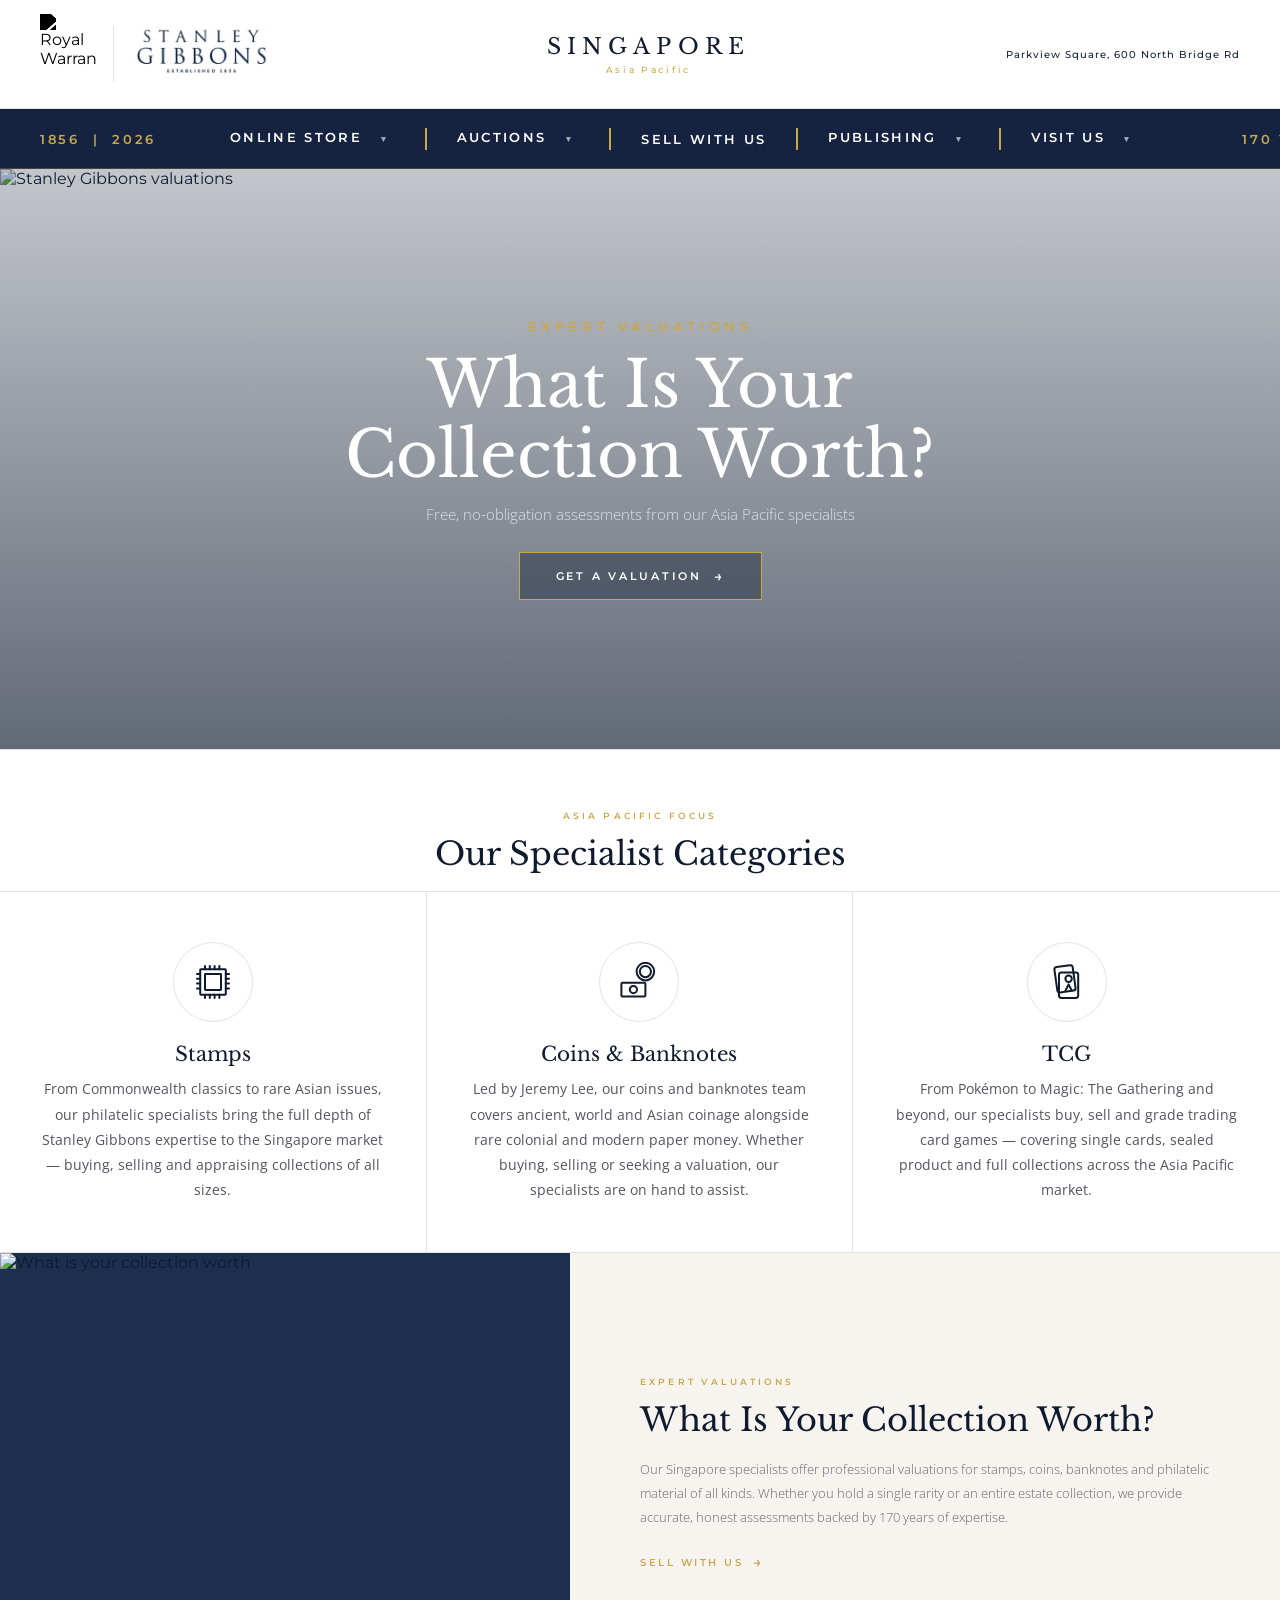
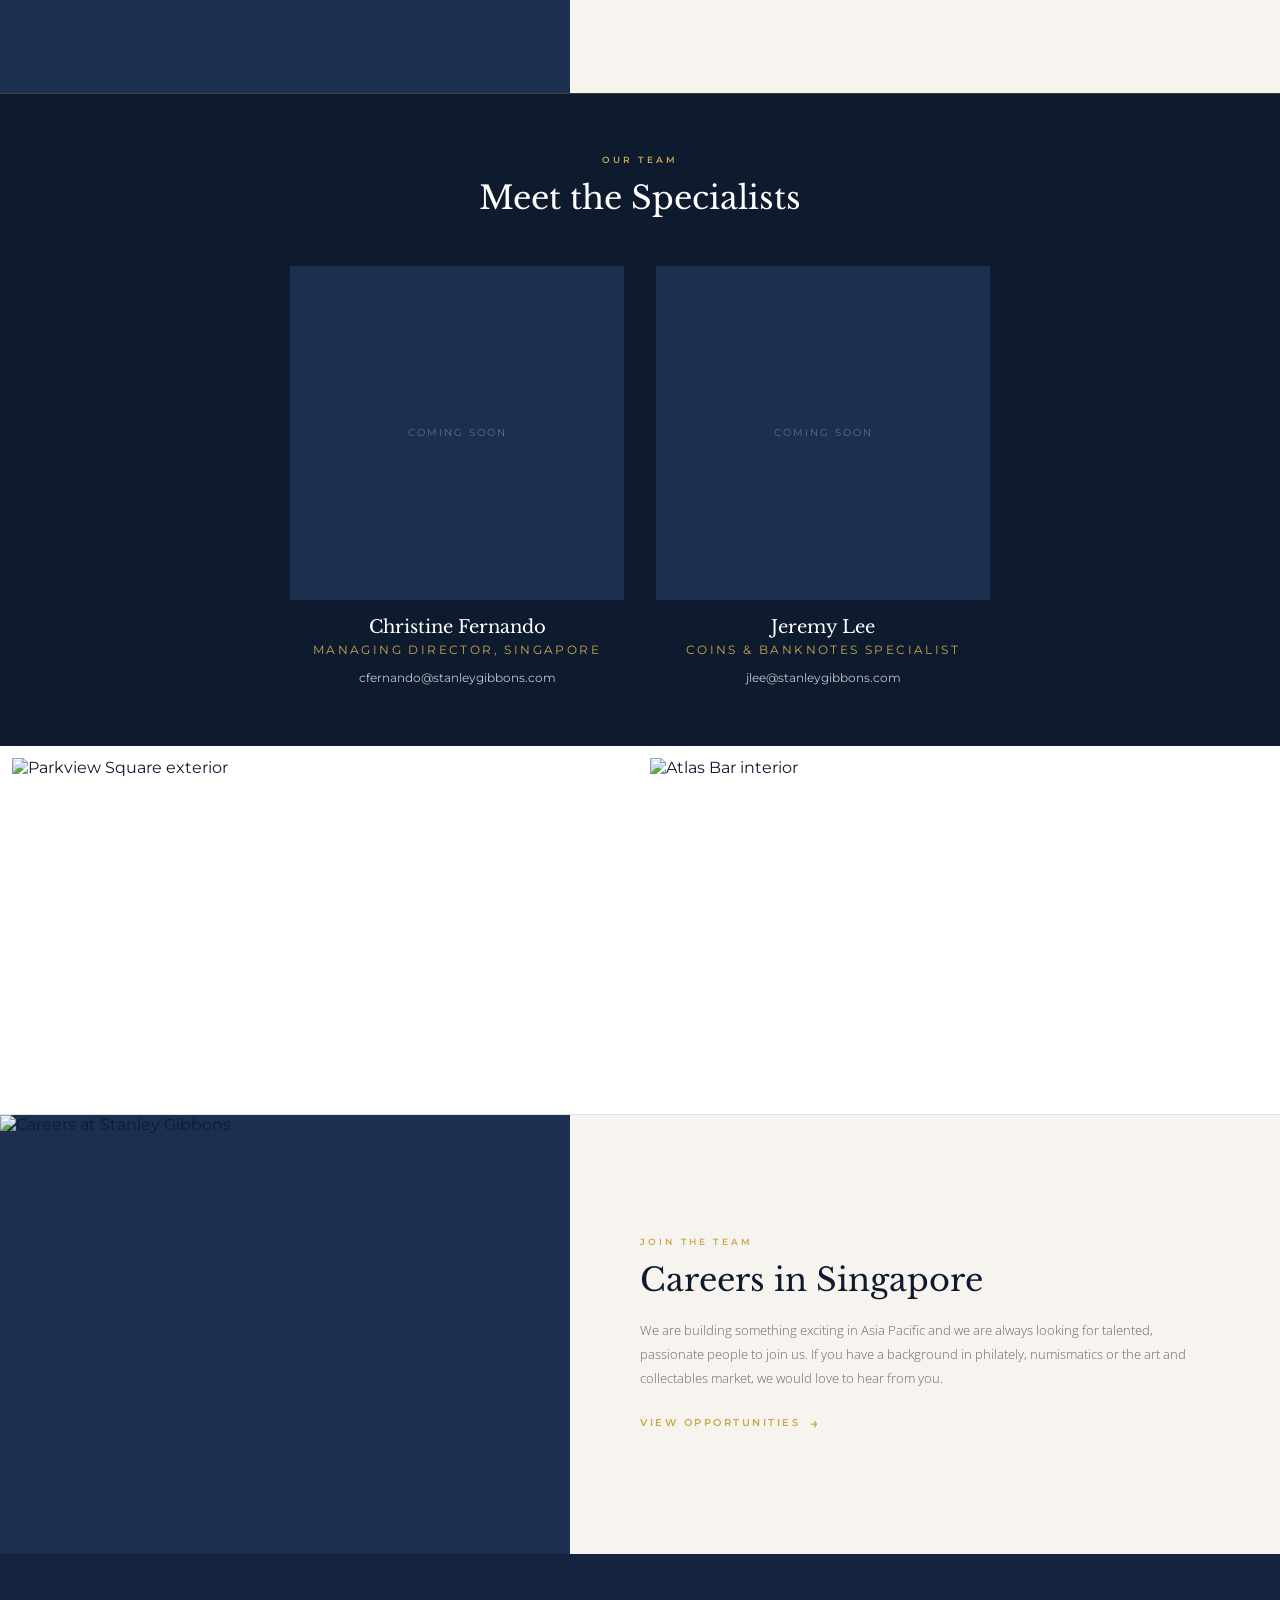
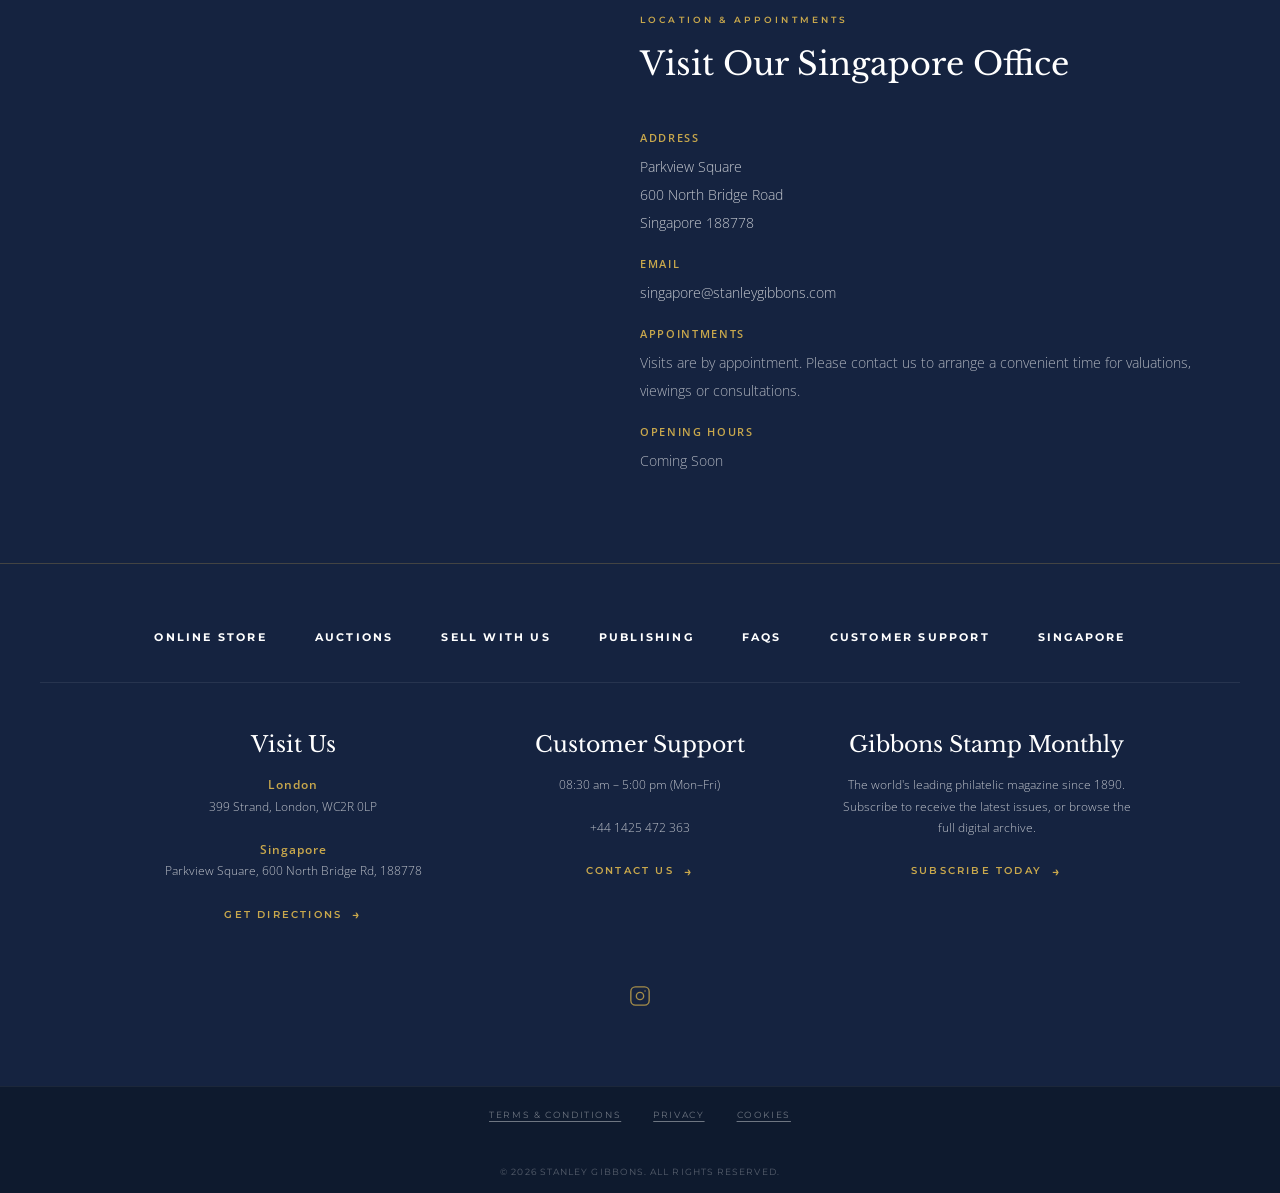
==== singapore.html @ 3f367bed "Update singapore.html" ====
<!DOCTYPE html>
<html lang="en">
<head>
<meta charset="UTF-8">
<meta name="viewport" content="width=device-width, initial-scale=1.0">
<title>Singapore — Stanley Gibbons Asia Pacific</title>
<meta name="description" content="Stanley Gibbons opens a new Asia Pacific office in Singapore at Parkview Square — stamps, coins and banknotes, backed by 170 years of philatelic expertise.">
<link rel="canonical" href="https://www.stanleygibbons.com/singapore.html"><!-- TODO: update to the final production domain before launch -->

<!-- Open Graph / social sharing -->
<meta property="og:title" content="Singapore — Stanley Gibbons Asia Pacific">
<meta property="og:description" content="Stanley Gibbons' new Asia Pacific office at Parkview Square, Singapore — stamps, coins and banknotes.">
<meta property="og:type" content="website">
<meta property="og:image" content="https://nriwancqvsrufldjvbnw.supabase.co/storage/v1/object/public/images/multi_.png">
<meta name="twitter:card" content="summary_large_image">

<link rel="icon" href="data:image/svg+xml,%3Csvg xmlns='http://www.w3.org/2000/svg' viewBox='0 0 100 100'%3E%3Crect width='100' height='100' fill='%230e1a2e'/%3E%3Ctext x='50' y='68' font-family='Georgia,serif' font-size='50' fill='%23c9a84c' text-anchor='middle'%3ESG%3C/text%3E%3C/svg%3E">

<link rel="preconnect" href="https://fonts.googleapis.com">
<link rel="preconnect" href="https://fonts.gstatic.com" crossorigin>
<link rel="preconnect" href="https://nriwancqvsrufldjvbnw.supabase.co">

<!-- LCP image (hero): hinted as high-priority and discoverable immediately -->
<link rel="preload" as="image" fetchpriority="high" href="/_vercel/image?url=https%3A%2F%2Fnriwancqvsrufldjvbnw.supabase.co%2Fstorage%2Fv1%2Fobject%2Fpublic%2Fimages%2Fmulti_.png&w=1920&q=75">

<!-- Google Fonts loaded non-render-blocking: preload + swap-in, with a <noscript> fallback -->
<link rel="preload" as="style" href="https://fonts.googleapis.com/css2?family=Montserrat:wght@400;600&family=Libre+Baskerville:ital,wght@0,400;0,700;1,400&family=Open+Sans:wght@300;400;600&display=swap">
<link rel="stylesheet" href="https://fonts.googleapis.com/css2?family=Montserrat:wght@400;600&family=Libre+Baskerville:ital,wght@0,400;0,700;1,400&family=Open+Sans:wght@300;400;600&display=swap" media="print" onload="this.media='all'; this.onload=null;">
<noscript><link rel="stylesheet" href="https://fonts.googleapis.com/css2?family=Montserrat:wght@400;600&family=Libre+Baskerville:ital,wght@0,400;0,700;1,400&family=Open+Sans:wght@300;400;600&display=swap"></noscript>

<style>
/* ============================================================
   STANLEY GIBBONS — SHARED STYLESHEET
   Used by index.html and singapore.html.
   Contains: reset, design tokens, header, nav (incl. mobile
   hamburger + accordion dropdowns), footer, guarantee band,
   and shared accessibility / responsive helpers.
   Page-specific sections (carousel, panels, editorial, hero,
   split, team, address, etc.) live in each page's own <style>.
   ============================================================ */

:root {
  --navy: #0e1a2e;
  --navy-mid: #152340;
  --navy-light: #1d2f4f;
  --gold: #c9a84c;
  --white: #ffffff;
  --off-white: #f0eeeb;
  --eggshell: #f7f4f0;
  --text-muted: rgba(255,255,255,0.55);
  --border-dark: rgba(26,26,46,0.12);
  --border-gold: rgba(201,168,76,0.25);
}

*, *::before, *::after { box-sizing: border-box; margin: 0; padding: 0; }
html { scroll-behavior: smooth; }
html, body { height: auto; }
body { font-family: 'Montserrat', sans-serif; background: var(--navy); color: var(--white); }

img { max-width: 100%; }

/* ── ACCESSIBILITY HELPERS ── */
.visually-hidden {
  position: absolute;
  width: 1px; height: 1px;
  padding: 0; margin: -1px;
  overflow: hidden;
  clip: rect(0,0,0,0);
  white-space: nowrap;
  border: 0;
}
.skip-link {
  position: absolute;
  top: -48px;
  left: 12px;
  z-index: 1000;
  background: var(--gold);
  color: var(--navy);
  font-weight: 700;
  font-size: 13px;
  letter-spacing: 0.05em;
  padding: 10px 18px;
  text-decoration: none;
  transition: top 0.2s ease;
}
.skip-link:focus { top: 12px; }

/* ── HEADER TOP (shared layout; page-specific center content styled per-page) ── */
.header-top {
  background: var(--white);
  display: flex;
  align-items: center;
  justify-content: space-between;
  padding: 14px 40px;
  border-bottom: 1px solid var(--border-dark);
  gap: 20px;
}
.header-top-left {
  display: flex;
  align-items: center;
  gap: 16px;
  flex-shrink: 0;
  min-width: 180px;
}
.header-top-left a { display: flex; align-items: center; gap: 16px; text-decoration: none; }
.header-top-left .warrant {
  height: 80px;
  width: auto;
  filter: brightness(0) saturate(100%);
}
.header-top-left .sg-logo {
  height: 56px;
  width: auto;
  border-left: 1px solid var(--border-dark);
  padding-left: 20px;
  mix-blend-mode: multiply;
}
.header-top-center { flex: 1; text-align: center; }
.header-top-right {
  font-size: 10px;
  letter-spacing: 0.1em;
  color: var(--navy-mid);
  font-weight: 500;
  flex-shrink: 0;
  text-align: right;
  min-width: 180px;
}

/* ── NAV STRIP ── */
.nav-strip {
  background: var(--navy-mid);
  border-bottom: 1px solid var(--border-gold);
  position: sticky;
  top: 0;
  z-index: 200;
}
.nav-inner {
  display: flex;
  align-items: center;
  justify-content: space-between;
  padding: 0 40px;
}
.nav-side {
  font-family: 'Montserrat', sans-serif;
  font-size: 13px;
  font-weight: 600;
  letter-spacing: 0.2em;
  color: var(--gold);
  padding: 14px 0;
  white-space: nowrap;
  flex-shrink: 0;
  width: 160px;
}
.nav-side:last-child { text-align: right; }

/* Hamburger toggle (hidden on desktop) */
.nav-toggle {
  display: none;
  flex-direction: column;
  justify-content: center;
  align-items: center;
  gap: 5px;
  width: 44px;
  height: 44px;
  background: transparent;
  border: 1px solid var(--border-gold);
  cursor: pointer;
  flex-shrink: 0;
}
.nav-toggle-bar { width: 20px; height: 2px; background: var(--gold); display: block; transition: transform 0.2s ease, opacity 0.2s ease; }
.nav-strip.nav-open .nav-toggle-bar:nth-child(1) { transform: translateY(7px) rotate(45deg); }
.nav-strip.nav-open .nav-toggle-bar:nth-child(2) { opacity: 0; }
.nav-strip.nav-open .nav-toggle-bar:nth-child(3) { transform: translateY(-7px) rotate(-45deg); }

.nav-menu {
  display: flex;
  align-items: center;
  list-style: none;
  gap: 0;
  flex: 1;
  justify-content: center;
}
.nav-item {
  position: relative;
  display: flex;
  align-items: center;
}
.nav-item + .nav-item::before {
  content: '';
  width: 2px;
  height: 22px;
  background: var(--gold);
  opacity: 1;
  flex-shrink: 0;
}
.nav-item > a {
  display: block;
  padding: 18px 30px;
  font-size: 13px;
  letter-spacing: 0.18em;
  font-weight: 600;
  color: var(--white);
  text-decoration: none;
  text-transform: uppercase;
  transition: color 0.2s ease;
  white-space: nowrap;
  text-align: center;
}
.nav-item > a:hover,
.nav-item:hover > a,
.nav-item > a:focus-visible { color: var(--gold); }
.nav-item > a .nav-arrow {
  font-size: 9px;
  margin-left: 7px;
  opacity: 0.6;
  transition: transform 0.2s ease;
  display: inline-block;
  padding: 6px;
}
.nav-item:hover > a .nav-arrow,
.nav-item.open > a .nav-arrow { transform: rotate(180deg); }

/* Dropdown (desktop: hover; mobile: click accordion — see media query) */
.nav-dropdown {
  position: absolute;
  top: 100%;
  left: 50%;
  transform: translateX(-50%) translateY(6px);
  background: var(--navy);
  border: 1px solid var(--border-gold);
  border-top: 2px solid var(--gold);
  min-width: 220px;
  opacity: 0;
  pointer-events: none;
  transition: opacity 0.2s ease, transform 0.2s ease;
  z-index: 300;
}
@media (min-width: 641px) {
  .nav-item:hover .nav-dropdown,
  .nav-item:focus-within .nav-dropdown {
    opacity: 1;
    pointer-events: all;
    transform: translateX(-50%) translateY(0);
  }
}
.nav-dropdown a {
  display: block;
  padding: 12px 24px;
  font-size: 13px;
  letter-spacing: 0.18em;
  color: var(--white);
  text-decoration: none;
  text-transform: uppercase;
  font-weight: 600;
  border-bottom: 1px solid rgba(201,168,76,0.15);
  transition: color 0.2s, background 0.2s;
  text-align: left;
}
.nav-dropdown a:last-child { border-bottom: none; }
.nav-dropdown a:hover,
.nav-dropdown a:focus-visible { color: var(--gold); background: rgba(255,255,255,0.03); }

/* ── GUARANTEE ── */
.guarantee {
  background: var(--white);
  text-align: center;
  padding: 60px 40px;
  border-top: 1px solid var(--border-dark);
  border-bottom: 1px solid var(--border-dark);
}
.guarantee-crown { height: 90px; width: auto; margin: 0 auto 16px; display: block; }
.guarantee-label { display: block; font-size: 10px; letter-spacing: 0.35em; font-weight: 600; color: rgba(26,26,46,0.4); text-transform: uppercase; margin-bottom: 20px; }
.guarantee-text { font-family: 'Libre Baskerville', serif; font-size: clamp(16px, 1.8vw, 24px); font-weight: 400; color: var(--navy); max-width: 600px; margin: 0 auto; line-height: 1.5; }

/* ── FOOTER ── */
.footer-main {
  background: var(--navy-mid);
  padding: 60px 40px 40px;
  border-top: 1px solid var(--border-gold);
}
.footer-nav {
  display: flex;
  justify-content: center;
  gap: 48px;
  padding-bottom: 32px;
  border-bottom: 1px solid rgba(255,255,255,0.08);
  margin-bottom: 48px;
  flex-wrap: wrap;
}
.footer-nav a {
  font-size: 11px;
  letter-spacing: 0.2em;
  font-weight: 700;
  color: var(--white);
  text-decoration: none;
  text-transform: uppercase;
  transition: color 0.2s;
  padding: 6px 0;
  display: inline-block;
}
.footer-nav a:hover, .footer-nav a:focus-visible { color: var(--gold); }

.footer-cols {
  display: grid;
  grid-template-columns: 1fr 1fr 1fr;
  gap: 40px;
  max-width: 1000px;
  margin: 0 auto 48px;
  text-align: center;
}
.footer-col-title {
  font-family: 'Libre Baskerville', serif;
  font-size: 22px;
  font-weight: 400;
  color: var(--white);
  margin-bottom: 16px;
}
.footer-col-body {
  font-family: 'Open Sans', sans-serif;
  font-size: 12px;
  line-height: 1.8;
  color: rgba(255,255,255,0.72);
  font-weight: 300;
  margin-bottom: 20px;
}
.footer-col-link {
  font-size: 10px;
  letter-spacing: 0.22em;
  font-weight: 600;
  color: var(--gold);
  text-decoration: none;
  text-transform: uppercase;
  display: inline-flex;
  align-items: center;
  gap: 10px;
  transition: gap 0.2s;
  padding: 4px 0;
}
.footer-col-link::after { content: '→'; font-size: 13px; }
.footer-col-link:hover, .footer-col-link:focus-visible { gap: 14px; }
.footer-col-link + .footer-col-link { display: block; margin-top: 10px; }

.footer-social { display: flex; justify-content: center; gap: 24px; margin-bottom: 28px; }
.footer-social a {
  color: var(--gold);
  text-decoration: none;
  font-size: 18px;
  opacity: 0.8;
  transition: opacity 0.2s;
  display: inline-flex;
  width: 44px; height: 44px;
  align-items: center;
  justify-content: center;
}
.footer-social a:hover, .footer-social a:focus-visible { opacity: 1; }

.footer-bottom {
  background: var(--navy);
  padding: 16px 40px;
  display: flex;
  align-items: center;
  justify-content: center;
  gap: 32px;
  flex-wrap: wrap;
  border-top: 1px solid rgba(255,255,255,0.06);
}
.footer-bottom a {
  font-size: 9px;
  letter-spacing: 0.18em;
  color: rgba(255,255,255,0.4);
  text-decoration: underline;
  text-underline-offset: 3px;
  text-transform: uppercase;
  transition: color 0.2s;
  padding: 6px 0;
}
.footer-bottom a:hover, .footer-bottom a:focus-visible { color: var(--white); }
.footer-bottom .copyright {
  font-size: 9px;
  letter-spacing: 0.12em;
  color: rgba(255,255,255,0.3);
  text-transform: uppercase;
  width: 100%;
  text-align: center;
  margin-top: 8px;
}

/* ── SHARED RESPONSIVE ── */
@media (max-width: 900px) {
  .header-top { padding: 12px 20px; flex-wrap: wrap; }
  .header-top-left .warrant { height: 60px; }
  .header-top-left .sg-logo { height: 44px; }
  .header-top-right { display: none; }
  .nav-inner { padding: 0 16px; }
  .footer-cols { grid-template-columns: 1fr; gap: 32px; }
  .footer-nav { gap: 20px; }
}

@media (max-width: 640px) {
  /* Hamburger appears, inline menu bar disappears */
  .nav-toggle { display: flex; }
  .nav-inner { flex-wrap: wrap; padding: 8px 16px; position: relative; }
  .nav-side:first-child { order: 1; }
  .nav-toggle { order: 2; margin-left: auto; }
  .nav-side:last-child { display: none; }

  .nav-menu {
    order: 3;
    flex-basis: 100%;
    flex-direction: column;
    align-items: stretch;
    max-height: 0;
    overflow: hidden;
    transition: max-height 0.25s ease;
  }
  .nav-strip.nav-open .nav-menu { max-height: 1000px; }
  .nav-item { flex-direction: column; align-items: stretch; width: 100%; }
  .nav-item + .nav-item::before { display: none; }
  .nav-item > a {
    display: flex;
    align-items: center;
    justify-content: space-between;
    padding: 14px 12px;
    font-size: 12px;
    border-top: 1px solid rgba(255,255,255,0.08);
    min-height: 44px;
  }
  .nav-dropdown {
    position: static;
    transform: none;
    opacity: 1;
    pointer-events: all;
    min-width: 0;
    border: none;
    background: rgba(0,0,0,0.18);
    max-height: 0;
    overflow: hidden;
    transition: max-height 0.2s ease;
  }
  .nav-item.open .nav-dropdown { max-height: 400px; }
  .nav-dropdown a { padding: 12px 28px; min-height: 44px; display: flex; align-items: center; }
}

@media (max-width: 540px) {
  .header-top { padding: 10px 14px; }
  .header-top-left .warrant { height: 44px; }
  .header-top-left .sg-logo { height: 32px; padding-left: 12px; }
  .footer-main { padding: 40px 20px 30px; }
  .footer-bottom { padding: 14px 20px; }
}

@media (prefers-reduced-motion: reduce) {
  html { scroll-behavior: auto; }
  * { animation-duration: 0.01ms !important; transition-duration: 0.01ms !important; }
}

</style>
<style>
  /* ── PAGE-SPECIFIC: HEADER WORDMARK ── */
  .header-top-center .wordmark { font-family: 'Libre Baskerville', serif; font-size: clamp(16px, 1.8vw, 22px); font-weight: 400; color: var(--navy); letter-spacing: 0.28em; text-transform: uppercase; display: block; }
  .header-top-center .tagline { font-size: 9px; letter-spacing: 0.3em; color: var(--gold); font-weight: 500; margin-top: 4px; display: block; }

  body { background: var(--white); color: var(--navy); }

  /* ── HERO ── */
  .hero { position: relative; display: flex; height: 580px; }
  .hero-single .hero-img { flex: 1; }
  .hero-img { flex: 1; overflow: hidden; }
  .hero-img img { width: 100%; height: 100%; object-fit: cover; object-position: center; display: block; }
  .hero-frame-left  { border: 8px solid var(--white); border-right: 4px solid var(--white); }
  .hero-frame-right { border: 8px solid var(--white); border-left: 4px solid var(--white); }
  .hero-overlay {
    position: absolute;
    inset: 0;
    background: linear-gradient(to bottom, rgba(14,26,46,0.25), rgba(14,26,46,0.65));
    display: flex;
    flex-direction: column;
    align-items: center;
    justify-content: center;
    text-align: center;
    padding: 40px;
    z-index: 10;
  }
  .hero-label { font-size: 13px; letter-spacing: 0.35em; color: var(--gold); font-weight: 600; text-transform: uppercase; margin-bottom: 16px; }
  .hero-title { font-family: 'Libre Baskerville', serif; font-size: clamp(36px, 5vw, 64px); font-weight: 400; color: var(--white); line-height: 1.1; margin-bottom: 14px; }
  .hero-sub { font-family: 'Open Sans', sans-serif; font-size: 15px; font-weight: 300; color: rgba(255,255,255,0.75); margin-bottom: 28px; max-width: 480px; }
  .hero-cta {
    display: inline-flex;
    align-items: center;
    gap: 12px;
    padding: 14px 36px;
    border: 1px solid var(--gold);
    color: var(--white);
    font-size: 11px;
    letter-spacing: 0.25em;
    font-weight: 600;
    text-transform: uppercase;
    text-decoration: none;
    background: rgba(14,26,46,0.4);
    transition: background 0.3s ease, color 0.3s ease;
  }
  .hero-cta::after { content: '→'; font-size: 14px; }
  .hero-cta:hover, .hero-cta:focus-visible { background: var(--gold); color: var(--navy); }

  /* ── OFFICE GALLERY ── */
  .office-gallery { display: flex; gap: 4px; background: var(--white); padding: 4px; }
  .office-gallery-img { flex: 1; height: 360px; overflow: hidden; border: 8px solid var(--white); box-sizing: border-box; }
  .office-gallery-img img { width: 100%; height: 100%; object-fit: cover; display: block; }

  /* ── SECTION SHARED (this page) ── */
  .section-label { font-size: 9px; letter-spacing: 0.35em; font-weight: 600; color: var(--gold); text-transform: uppercase; margin-bottom: 14px; display: block; }
  .section-title { font-family: 'Libre Baskerville', serif; font-size: clamp(22px, 2.5vw, 36px); font-weight: 400; color: var(--navy); margin-bottom: 18px; line-height: 1.2; }
  .section-body { font-family: 'Open Sans', sans-serif; font-size: 13px; line-height: 1.85; color: rgba(26,26,46,0.65); font-weight: 300; margin-bottom: 24px; }
  .section-link { font-size: 10px; letter-spacing: 0.25em; font-weight: 600; color: var(--gold); text-decoration: none; text-transform: uppercase; display: inline-flex; align-items: center; gap: 10px; transition: gap 0.2s; }
  .section-link::after { content: '→'; font-size: 14px; }
  .section-link:hover { gap: 16px; }

  /* ── SPLIT ── */
  .split { display: flex; min-height: 440px; }
  .split.reverse { flex-direction: row-reverse; }
  .split-img { flex: 1; background: var(--navy-light); display: flex; align-items: center; justify-content: center; overflow: hidden; }
  .split-img-placeholder { font-size: 11px; letter-spacing: 0.3em; color: rgba(255,255,255,0.3); text-transform: uppercase; text-align: center; }
  .split-img-placeholder span { display: block; font-size: 32px; margin-bottom: 12px; opacity: 0.2; }
  .split-img img { width: 100%; height: 100%; object-fit: cover; display: block; }
  .split-text { flex: 1; background: var(--eggshell); display: flex; flex-direction: column; justify-content: center; padding: 60px 70px; }

  /* ── CENTRED TEXT SECTION ── */
  .centred-section { padding: 80px 40px; text-align: center; max-width: 860px; margin: 0 auto; }

  /* ── THREE COLS ── */
  .three-cols { display: grid; grid-template-columns: 1fr 1fr 1fr; border-top: 1px solid var(--border-dark); }
  .col-item { padding: 50px 40px; text-align: center; border-right: 1px solid var(--border-dark); border-bottom: 1px solid var(--border-dark); }
  .col-item:last-child { border-right: none; }
  .col-icon { display: flex; align-items: center; justify-content: center; margin: 0 auto 20px; width: 80px; height: 80px; border: 1.5px solid var(--border-dark); border-radius: 50%; }
  .col-title { font-family: 'Libre Baskerville', serif; font-size: 20px; font-weight: 400; color: var(--navy); margin-bottom: 10px; }
  .col-body { font-family: 'Open Sans', sans-serif; font-size: 14px; line-height: 1.8; color: rgba(26,26,46,0.75); font-weight: 400; }

  /* ── NAVY BAND ── */
  .navy-band { background: var(--navy-mid); padding: 70px 80px; }
  .navy-band .section-title { color: var(--white); }
  .navy-band .section-body { color: rgba(255,255,255,0.6); }

  /* ── TEAM GRID ── */
  .team-grid { display: grid; grid-template-columns: repeat(3, 1fr); gap: 32px; padding: 70px 80px; background: var(--white); border-top: 1px solid var(--border-dark); }
  .team-card { text-align: center; }
  .team-photo { width: 100%; aspect-ratio: 1; background: var(--navy-light); margin-bottom: 16px; display: flex; align-items: center; justify-content: center; overflow: hidden; }
  .team-photo-placeholder { font-size: 10px; letter-spacing: 0.2em; color: rgba(255,255,255,0.3); text-transform: uppercase; }
  .team-name { font-family: 'Libre Baskerville', serif; font-size: 18px; color: var(--navy); margin-bottom: 4px; }
  .team-role { font-size: 12px; letter-spacing: 0.2em; color: var(--gold); text-transform: uppercase; margin-bottom: 10px; }
  .team-email { font-size: 12px; color: rgba(255,255,255,0.75); text-decoration: none; }

  /* ── ADDRESS BLOCK ── */
  .address-block { background: var(--navy-mid); display: flex; align-items: stretch; }
  .address-map { flex: 1; min-height: 400px; overflow: hidden; }
  .address-map iframe { width: 100%; height: 100%; border: 0; display: block; min-height: 400px; }
  .address-text { flex: 1; padding: 60px 70px; display: flex; flex-direction: column; justify-content: center; }
  .address-label { font-size: 9px; letter-spacing: 0.35em; font-weight: 600; color: var(--gold); text-transform: uppercase; margin-bottom: 20px; }
  .address-title { font-family: 'Libre Baskerville', serif; font-size: 32px; font-weight: 400; color: var(--white); margin-bottom: 28px; line-height: 1.2; }
  .address-detail { font-family: 'Open Sans', sans-serif; font-size: 14px; line-height: 2; color: rgba(255,255,255,0.65); font-weight: 300; margin-bottom: 28px; }
  .address-detail strong { color: var(--gold); font-weight: 600; display: block; font-size: 11px; letter-spacing: 0.15em; text-transform: uppercase; margin-top: 16px; margin-bottom: 4px; }
  .address-email-link { color: rgba(255,255,255,0.75); text-decoration: none; transition: color 0.2s; }
  .address-email-link:hover, .address-email-link:focus-visible { color: var(--gold); }

  /* ── PAGE-SPECIFIC RESPONSIVE ── */
  @media (max-width: 900px) {
    .split { flex-direction: column; height: auto; }
    .split.reverse { flex-direction: column; }
    .split-img { height: 300px; flex: none; }
    .split-text { padding: 40px 30px; }
    .address-block { flex-direction: column; }
    .address-map { min-height: 300px; }
    .address-text { padding: 40px 30px; }
    .three-cols { grid-template-columns: 1fr; }
    .col-item { border-right: none; }
  }

  @media (max-width: 640px) {
    .header-top { flex-direction: column; align-items: center; text-align: center; padding: 16px; }
    .header-top-left a { gap: 10px; }
    .header-top-center .wordmark { font-size: 18px; letter-spacing: 0.2em; }

    .hero { flex-direction: column; height: auto; }
    .hero-img { height: 240px; flex: none; }
    .hero-frame-left { border: 5px solid var(--white); border-bottom: 2px solid var(--white); }
    .hero-frame-right { border: 5px solid var(--white); border-top: 2px solid var(--white); }
    .hero-overlay { padding: 20px; }
    .hero-label { font-size: 10px; margin-bottom: 10px; }
    .hero-title { font-size: 32px; margin-bottom: 8px; }
    .hero-sub { font-size: 14px; }

    .section-title { font-size: 22px; }
    .col-item { padding: 36px 24px; }

    .split-img { height: 260px; }
    .split-text { padding: 32px 24px; }

    .team-grid, .team-grid-pair {
      grid-template-columns: 1fr !important;
      max-width: 320px !important;
    }

    .office-gallery { flex-direction: column; }
    .office-gallery-img { height: 220px; border-width: 5px; }

    .address-title { font-size: 24px; }
    .address-text { padding: 32px 24px; }
  }
</style>
</head>
<body>

<a class="skip-link" href="#main">Skip to main content</a>

<!-- HEADER -->
<div class="header-top">
  <div class="header-top-left">
    <a href="index.html">
      <img class="warrant" src="/_vercel/image?url=https%3A%2F%2Fnriwancqvsrufldjvbnw.supabase.co%2Fstorage%2Fv1%2Fobject%2Fpublic%2Fimages%2FKCWarrant%20WHite.png&w=160&q=75" alt="Royal Warrant" width="57" height="80">
      <img class="sg-logo" src="[data-uri]" alt="Stanley Gibbons — The Home of Stamp Collecting, Established 1856">
    </a>
  </div>
  <div class="header-top-center">
    <span class="wordmark">Singapore</span>
    <span class="tagline">Asia Pacific</span>
  </div>
  <div class="header-top-right">Parkview Square, 600 North Bridge Rd</div>
</div>

<!-- NAV -->
<nav class="nav-strip" aria-label="Primary">
  <div class="nav-inner">
    <div class="nav-side">1856 &nbsp;|&nbsp; 2026</div>
    <button class="nav-toggle" type="button" aria-expanded="false" aria-controls="primary-nav-menu" aria-label="Toggle navigation menu">
      <span class="nav-toggle-bar"></span><span class="nav-toggle-bar"></span><span class="nav-toggle-bar"></span>
    </button>
    <ul class="nav-menu" id="primary-nav-menu">
      <li class="nav-item">
        <a href="https://shop.stanleygibbons.com/" target="_blank" rel="noopener">Online Store <span class="nav-arrow">▾</span></a>
        <div class="nav-dropdown">
          <a href="https://shop.stanleygibbons.com/collections/stamps-great-britain" target="_blank" rel="noopener">GB Stamps</a>
          <a href="https://shop.stanleygibbons.com/collections/stamps-commonwealth" target="_blank" rel="noopener">Commonwealth Stamps</a>
          <a href="https://www.baldwin.co.uk/" target="_blank" rel="noopener">Coins</a>
          <a href="https://shop.stanleygibbons.com/collections/publications-print" target="_blank" rel="noopener">Publications</a>
        </div>
      </li>
      <li class="nav-item">
        <a href="https://sgbaldwins.com/auctions/upcoming-auctions" target="_blank" rel="noopener">Auctions <span class="nav-arrow">▾</span></a>
        <div class="nav-dropdown">
          <a href="https://sgbaldwins.com/auctions/upcoming-auctions" target="_blank" rel="noopener">Upcoming Auctions</a>
          <a href="https://sgbaldwins.com/auctions/past-auctions" target="_blank" rel="noopener">Past Auctions</a>
        </div>
      </li>
      <li class="nav-item">
        <a href="https://sgbaldwins.com/sell/how-to-sell" target="_blank" rel="noopener">Sell With Us</a>
      </li>
      <li class="nav-item">
        <a href="https://sgbaldwins.com/single_shop" target="_blank" rel="noopener">Publishing <span class="nav-arrow">▾</span></a>
        <div class="nav-dropdown">
          <a href="https://shop.stanleygibbons.com/collections/publications-print" target="_blank" rel="noopener">Catalogues</a>
          <a href="https://shop.stanleygibbons.com/collections/gibbons-stamp-monthly" target="_blank" rel="noopener">Gibbons Stamp Monthly</a>
          <a href="https://shop.stanleygibbons.com/collections/publications-print?sort_by=manual&filter.p.m.details.format=Digital" target="_blank" rel="noopener">Digital Editions</a>
        </div>
      </li>
      <li class="nav-item">
        <a href="singapore.html">Visit Us <span class="nav-arrow">▾</span></a>
        <div class="nav-dropdown">
          <a href="https://sgbaldwins.com/about/locations/location-strand" target="_blank" rel="noopener">London — The Strand</a>
          <a href="singapore.html">Singapore — Asia Pacific</a>
        </div>
      </li>
    </ul>
    <div class="nav-side">170 Years</div>
  </div>
</nav>

<main id="main">

<!-- HERO: Valuations CTA -->
<div class="hero hero-single">
  <div class="hero-img">
    <img src="/_vercel/image?url=https%3A%2F%2Fnriwancqvsrufldjvbnw.supabase.co%2Fstorage%2Fv1%2Fobject%2Fpublic%2Fimages%2Fmulti_.png&w=1920&q=75" alt="Stanley Gibbons valuations" fetchpriority="high">
  </div>
  <div class="hero-overlay">
    <span class="hero-label">Expert Valuations</span>
    <h1 class="hero-title">What Is Your<br>Collection Worth?</h1>
    <p class="hero-sub">Free, no-obligation assessments from our Asia Pacific specialists</p>
    <a class="hero-cta" href="#specialists">Get A Valuation</a>
  </div>
</div>

<!-- ══════════════════════════════════════════
     APAC CATEGORY FOCUS
════════════════════════════════════════════ -->
<div style="padding: 60px 40px 0; text-align:center; border-top: 1px solid var(--border-dark);">
  <span class="section-label">Asia Pacific Focus</span>
  <h2 class="section-title">Our Specialist Categories</h2>
</div>
<div class="three-cols">
  <div class="col-item">
    <!-- Stamp icon -->
    <span class="col-icon">
      <svg xmlns="http://www.w3.org/2000/svg" width="40" height="40" viewBox="0 0 100 100" fill="none" stroke="var(--navy)" stroke-width="5" stroke-linecap="round" stroke-linejoin="round" aria-hidden="true">
        <rect x="18" y="18" width="64" height="64" rx="2"/>
        <rect x="30" y="30" width="40" height="40" rx="1"/>
        <line x1="30" y1="18" x2="30" y2="10"/><line x1="42" y1="18" x2="42" y2="10"/><line x1="54" y1="18" x2="54" y2="10"/><line x1="66" y1="18" x2="66" y2="10"/>
        <line x1="30" y1="82" x2="30" y2="90"/><line x1="42" y1="82" x2="42" y2="90"/><line x1="54" y1="82" x2="54" y2="90"/><line x1="66" y1="82" x2="66" y2="90"/>
        <line x1="18" y1="30" x2="10" y2="30"/><line x1="18" y1="42" x2="10" y2="42"/><line x1="18" y1="54" x2="10" y2="54"/><line x1="18" y1="66" x2="10" y2="66"/>
        <line x1="82" y1="30" x2="90" y2="30"/><line x1="82" y1="42" x2="90" y2="42"/><line x1="82" y1="54" x2="90" y2="54"/><line x1="82" y1="66" x2="90" y2="66"/>
      </svg>
    </span>
    <h3 class="col-title">Stamps</h3>
    <p class="col-body">From Commonwealth classics to rare Asian issues, our philatelic specialists bring the full depth of Stanley Gibbons expertise to the Singapore market — buying, selling and appraising collections of all sizes.</p>
  </div>
  <div class="col-item">
    <!-- Coins & banknotes icon -->
    <span class="col-icon">
      <svg xmlns="http://www.w3.org/2000/svg" width="40" height="40" viewBox="0 0 100 100" fill="none" stroke="var(--navy)" stroke-width="5" stroke-linecap="round" stroke-linejoin="round" aria-hidden="true">
        <rect x="6" y="52" width="60" height="34" rx="3"/>
        <circle cx="36" cy="69" r="9"/>
        <circle cx="66" cy="24" r="22"/>
        <circle cx="66" cy="24" r="14"/>
      </svg>
    </span>
    <h3 class="col-title">Coins &amp; Banknotes</h3>
    <p class="col-body">Led by Jeremy Lee, our coins and banknotes team covers ancient, world and Asian coinage alongside rare colonial and modern paper money. Whether buying, selling or seeking a valuation, our specialists are on hand to assist.</p>
  </div>
  <div class="col-item">
    <!-- TCG (trading card) icon -->
    <span class="col-icon">
      <svg xmlns="http://www.w3.org/2000/svg" width="40" height="40" viewBox="0 0 100 100" fill="none" stroke="var(--navy)" stroke-width="5" stroke-linecap="round" stroke-linejoin="round" aria-hidden="true">
        <rect x="22" y="10" width="46" height="64" rx="6" transform="rotate(-8 45 42)"/>
        <rect x="30" y="26" width="48" height="64" rx="6"/>
        <path d="M46 74l8-16 8 16" transform="translate(0,-2)"/>
        <circle cx="54" cy="42" r="8"/>
      </svg>
    </span>
    <h3 class="col-title">TCG</h3>
    <p class="col-body">From Pokémon to Magic: The Gathering and beyond, our specialists buy, sell and grade trading card games — covering single cards, sealed product and full collections across the Asia Pacific market.</p>
  </div>
</div>

<!-- ══════════════════════════════════════════
     VALUATIONS
════════════════════════════════════════════ -->
<div class="split" id="valuations">
  <div class="split-img">
    <img src="/_vercel/image?url=https%3A%2F%2Fnriwancqvsrufldjvbnw.supabase.co%2Fstorage%2Fv1%2Fobject%2Fpublic%2Fimages%2Fcollection_worth.png&w=1200&q=75" alt="What is your collection worth" loading="lazy" decoding="async">
  </div>
  <div class="split-text">
    <span class="section-label">Expert Valuations</span>
    <h2 class="section-title">What Is Your Collection Worth?</h2>
    <p class="section-body">Our Singapore specialists offer professional valuations for stamps, coins, banknotes and philatelic material of all kinds. Whether you hold a single rarity or an entire estate collection, we provide accurate, honest assessments backed by 170 years of expertise.</p>
    <a class="section-link" href="https://sgbaldwins.com/sell/how-to-sell" target="_blank" rel="noopener">Sell With Us</a>
  </div>
</div>

<!-- ══════════════════════════════════════════
     STAFF CONTACTS
════════════════════════════════════════════ -->
<div id="specialists" style="background:var(--navy); border-top: 1px solid var(--border-gold); padding: 60px 40px;">
  <div style="text-align:center; margin-bottom:48px;">
    <span class="section-label">Our Team</span>
    <h2 class="section-title" style="color:var(--white);">Meet the Specialists</h2>
  </div>
  <div class="team-grid-pair" style="display:grid; grid-template-columns:1fr 1fr; gap:32px; max-width:700px; margin:0 auto;">
    <div class="team-card">
      <div class="team-photo" style="background:var(--navy-light);"><div class="team-photo-placeholder" style="color:rgba(255,255,255,0.3);">Coming Soon</div></div>
      <p class="team-name" style="color:var(--white);">Christine Fernando</p>
      <p class="team-role">Managing Director, Singapore</p>
      <a class="team-email" href="mailto:cfernando@stanleygibbons.com">cfernando@stanleygibbons.com</a>
    </div>
    <div class="team-card">
      <div class="team-photo" style="background:var(--navy-light);"><div class="team-photo-placeholder" style="color:rgba(255,255,255,0.3);">Coming Soon</div></div>
      <p class="team-name" style="color:var(--white);">Jeremy Lee</p>
      <p class="team-role">Coins &amp; Banknotes Specialist</p>
      <a class="team-email" href="mailto:jlee@stanleygibbons.com">jlee@stanleygibbons.com</a>
    </div>
  </div>
</div>

<!-- ══════════════════════════════════════════
     OFFICE GALLERY
════════════════════════════════════════════ -->
<div class="office-gallery">
  <div class="office-gallery-img">
    <img src="/_vercel/image?url=https%3A%2F%2Fnriwancqvsrufldjvbnw.supabase.co%2Fstorage%2Fv1%2Fobject%2Fpublic%2Fimages%2Fsingapore-hero.jfif&w=1200&q=75" alt="Parkview Square exterior" loading="lazy" decoding="async">
  </div>
  <div class="office-gallery-img">
    <img src="/_vercel/image?url=https%3A%2F%2Fnriwancqvsrufldjvbnw.supabase.co%2Fstorage%2Fv1%2Fobject%2Fpublic%2Fimages%2Fimages__4_.jfif&w=1200&q=75" alt="Atlas Bar interior" loading="lazy" decoding="async">
  </div>
</div>

<!-- ══════════════════════════════════════════
     CAREERS
════════════════════════════════════════════ -->
<div class="split" style="border-top: 1px solid var(--border-dark);">
  <div class="split-img">
    <img src="/_vercel/image?url=https%3A%2F%2Fnriwancqvsrufldjvbnw.supabase.co%2Fstorage%2Fv1%2Fobject%2Fpublic%2Fimages%2Fcareers.png&w=1200&q=75" alt="Careers at Stanley Gibbons" loading="lazy" decoding="async">
  </div>
  <div class="split-text">
    <span class="section-label">Join the Team</span>
    <h2 class="section-title">Careers in Singapore</h2>
    <p class="section-body">We are building something exciting in Asia Pacific and we are always looking for talented, passionate people to join us. If you have a background in philately, numismatics or the art and collectables market, we would love to hear from you.</p>
    <a class="section-link" href="https://sgbaldwins.com/about-us/teams" target="_blank" rel="noopener">View Opportunities</a>
  </div>
</div>

<!-- ══════════════════════════════════════════
     LOCATION & APPOINTMENTS
════════════════════════════════════════════ -->
<div class="address-block">
  <div class="address-map">
    <iframe src="https://www.google.com/maps/embed?pb=!1m18!1m12!1m3!1d3988.7!2d103.8577638!3d1.3002465!2m3!1f0!2f0!3f0!3m2!1i1024!2i768!4f13.1!3m3!1m2!1s0x31da19b06669ee07%3A0x557b99348cf42378!2sParkview%20Square!5e0!3m2!1sen!2ssg!4v1700000000000" title="Map showing Parkview Square, Singapore" allowfullscreen loading="lazy" referrerpolicy="no-referrer-when-downgrade"></iframe>
  </div>
  <div class="address-text">
    <span class="address-label">Location &amp; Appointments</span>
    <h2 class="address-title">Visit Our Singapore Office</h2>
    <div class="address-detail">
      <strong>Address</strong>
      <a class="address-email-link" href="https://www.google.com/maps/place/Parkview+Square/@1.3000991,103.8483694,14.75z" target="_blank" rel="noopener">
        Parkview Square<br>
        600 North Bridge Road<br>
        Singapore 188778
      </a>
      <strong>Email</strong>
      <a class="address-email-link" href="mailto:singapore@stanleygibbons.com">singapore@stanleygibbons.com</a>
      <strong>Appointments</strong>
      Visits are by appointment. Please contact us to arrange a convenient time for valuations, viewings or consultations.
      <strong>Opening Hours</strong>
      Coming Soon
    </div>
  </div>
</div>

</main>

<!-- FOOTER -->
<footer>
  <div class="footer-main">
    <div class="footer-nav">
      <a href="https://shop.stanleygibbons.com/" target="_blank" rel="noopener">Online Store</a>
      <a href="https://sgbaldwins.com/auctions/upcoming-auctions" target="_blank" rel="noopener">Auctions</a>
      <a href="https://sgbaldwins.com/sell/how-to-sell" target="_blank" rel="noopener">Sell With Us</a>
      <a href="https://sgbaldwins.com/single_shop" target="_blank" rel="noopener">Publishing</a>
      <a href="https://shop.stanleygibbons.com/pages/faq" target="_blank" rel="noopener">FAQs</a>
      <a href="https://shop.stanleygibbons.com/pages/faq" target="_blank" rel="noopener">Customer Support</a>
      <a href="singapore.html">Singapore</a>
    </div>
    <div class="footer-cols">
      <div>
        <h3 class="footer-col-title">Visit Us</h3>
        <p class="footer-col-body">
          <span style="color:var(--gold);font-weight:600;letter-spacing:0.08em;">London</span><br>
          399 Strand, London, WC2R 0LP<br><br>
          <span style="color:var(--gold);font-weight:600;letter-spacing:0.08em;">Singapore</span><br>
          Parkview Square, 600 North Bridge Rd, 188778
        </p>
        <a class="footer-col-link" href="https://sgbaldwins.com/about/locations/location-strand" target="_blank" rel="noopener">Get Directions</a>
      </div>
      <div>
        <h3 class="footer-col-title">Customer Support</h3>
        <p class="footer-col-body">08:30 am – 5:00 pm (Mon–Fri)<br><br>+44 1425 472 363</p>
        <a class="footer-col-link" href="https://shop.stanleygibbons.com/pages/faq" target="_blank" rel="noopener">Contact Us</a>
      </div>
      <div>
        <h3 class="footer-col-title">Gibbons Stamp Monthly</h3>
        <p class="footer-col-body">The world's leading philatelic magazine since 1890. Subscribe to receive the latest issues, or browse the full digital archive.</p>
        <a class="footer-col-link" href="https://shop.stanleygibbons.com/collections/gibbons-stamp-monthly" target="_blank" rel="noopener">Subscribe Today</a>
      </div>
    </div>
    <div class="footer-social">
      <a href="https://www.instagram.com/stanleygibbons/?hl=en-gb" target="_blank" rel="noopener" aria-label="Instagram">
        <svg xmlns="http://www.w3.org/2000/svg" width="22" height="22" viewBox="0 0 24 24" fill="none" stroke="currentColor" stroke-width="1.5" stroke-linecap="round" stroke-linejoin="round" aria-hidden="true">
          <rect x="2" y="2" width="20" height="20" rx="5" ry="5"/>
          <circle cx="12" cy="12" r="4"/>
          <circle cx="17.5" cy="6.5" r="0.8" fill="currentColor" stroke="none"/>
        </svg>
      </a>
    </div>
  </div>
  <div class="footer-bottom">
    <a href="https://shop.stanleygibbons.com/policies/terms-of-service" target="_blank" rel="noopener">Terms &amp; Conditions</a>
    <a href="https://shop.stanleygibbons.com/policies/privacy-policy" target="_blank" rel="noopener">Privacy</a>
    <a href="https://shop.stanleygibbons.com/policies/privacy-policy" target="_blank" rel="noopener">Cookies</a>
    <p class="copyright">© 2026 Stanley Gibbons. All Rights Reserved.</p>
  </div>
</footer>

<script>
/* ============================================================
   STANLEY GIBBONS — SHARED SITE JS
   1) Mobile hamburger nav + tap-to-open dropdown accordions
   2) Accessible, lazy-loading carousel controller
      (no-ops automatically on pages without a .carousel)
   ============================================================ */

function initNav() {
  const navStrip = document.querySelector('.nav-strip');
  if (!navStrip) return;
  const toggle = navStrip.querySelector('.nav-toggle');
  const menu = navStrip.querySelector('.nav-menu');

  if (toggle && menu) {
    toggle.addEventListener('click', () => {
      const isOpen = navStrip.classList.toggle('nav-open');
      toggle.setAttribute('aria-expanded', String(isOpen));
    });
  }

  // The gold arrow toggles the dropdown on small screens; the link
  // text itself still navigates normally at every screen size.
  navStrip.querySelectorAll('.nav-item > a .nav-arrow').forEach((arrow) => {
    arrow.addEventListener('click', (e) => {
      if (!window.matchMedia('(max-width: 640px)').matches) return;
      e.preventDefault();
      e.stopPropagation();
      const item = arrow.closest('.nav-item');
      const wasOpen = item.classList.contains('open');
      navStrip.querySelectorAll('.nav-item.open').forEach((i) => i.classList.remove('open'));
      item.classList.toggle('open', !wasOpen);
    });
  });

  // Close the mobile menu when tapping outside it.
  document.addEventListener('click', (e) => {
    if (!navStrip.contains(e.target)) {
      navStrip.classList.remove('nav-open');
      if (toggle) toggle.setAttribute('aria-expanded', 'false');
      navStrip.querySelectorAll('.nav-item.open').forEach((i) => i.classList.remove('open'));
    }
  });

  // Close on Escape for keyboard users.
  document.addEventListener('keydown', (e) => {
    if (e.key === 'Escape') {
      navStrip.classList.remove('nav-open');
      if (toggle) toggle.setAttribute('aria-expanded', 'false');
      navStrip.querySelectorAll('.nav-item.open').forEach((i) => i.classList.remove('open'));
    }
  });
}

function initCarousel() {
  const carousel = document.querySelector('.carousel');
  if (!carousel) return;

  const slides = Array.from(carousel.querySelectorAll('.carousel-slide'));
  const dots = Array.from(carousel.querySelectorAll('.carousel-dot'));
  const pauseBtn = carousel.querySelector('.carousel-pause');
  const reduceMotion = window.matchMedia('(prefers-reduced-motion: reduce)').matches;

  let current = slides.findIndex((s) => s.classList.contains('active'));
  if (current < 0) current = 0;
  let timer = null;
  let playing = !reduceMotion;

  function loadSlideBg(slide) {
    if (slide && !slide.style.backgroundImage && slide.dataset.bg) {
      slide.style.backgroundImage = `url('${slide.dataset.bg}')`;
    }
  }

  function goTo(n) {
    slides[current].classList.remove('active');
    if (dots[current]) dots[current].classList.remove('active');
    current = (n + slides.length) % slides.length;
    slides[current].classList.add('active');
    if (dots[current]) dots[current].classList.add('active');
    loadSlideBg(slides[current]);
    loadSlideBg(slides[(current + 1) % slides.length]); // preload next
  }

  function play() {
    if (!playing) return;
    stop();
    timer = setInterval(() => goTo(current + 1), 6000);
  }
  function stop() {
    if (timer) clearInterval(timer);
    timer = null;
  }

  // Load the active slide + the one after it up front; the rest load on demand.
  loadSlideBg(slides[current]);
  loadSlideBg(slides[(current + 1) % slides.length]);

  dots.forEach((dot, i) => dot.addEventListener('click', () => { goTo(i); play(); }));

  // Pause on hover/focus/hidden tab so it doesn't fight the user
  // and meets WCAG 2.2.2 (Pause, Stop, Hide).
  carousel.addEventListener('mouseenter', stop);
  carousel.addEventListener('mouseleave', () => { if (playing) play(); });
  carousel.addEventListener('focusin', stop);
  carousel.addEventListener('focusout', () => { if (playing) play(); });
  document.addEventListener('visibilitychange', () => {
    if (document.hidden) stop(); else if (playing) play();
  });

  if (pauseBtn) {
    const render = () => {
      pauseBtn.setAttribute('aria-pressed', String(!playing));
      pauseBtn.setAttribute('aria-label', playing ? 'Pause slideshow' : 'Play slideshow');
      pauseBtn.textContent = playing ? '❚❚' : '►';
    };
    pauseBtn.addEventListener('click', () => {
      playing = !playing;
      render();
      if (playing) play(); else stop();
    });
    render();
  }

  play();
}

document.addEventListener('DOMContentLoaded', () => {
  initNav();
  initCarousel();
});

</script>
</body>
</html>
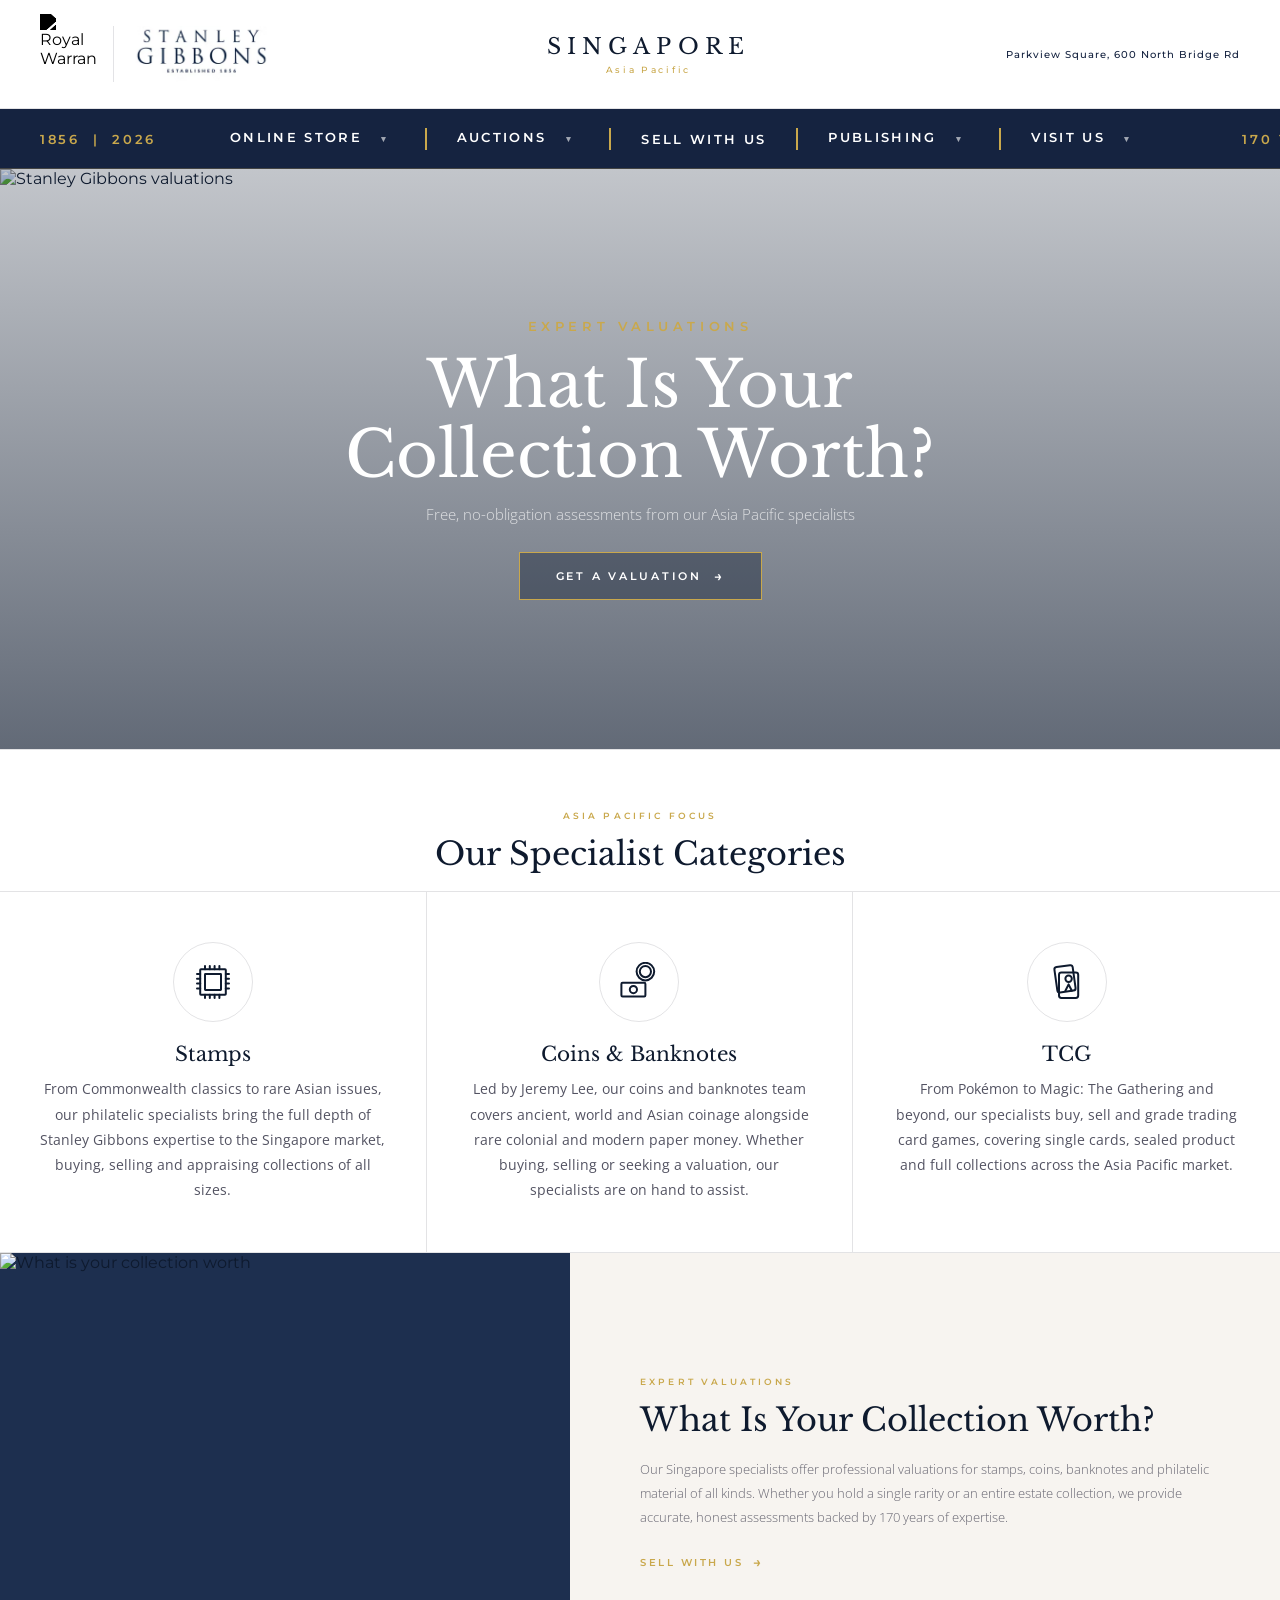
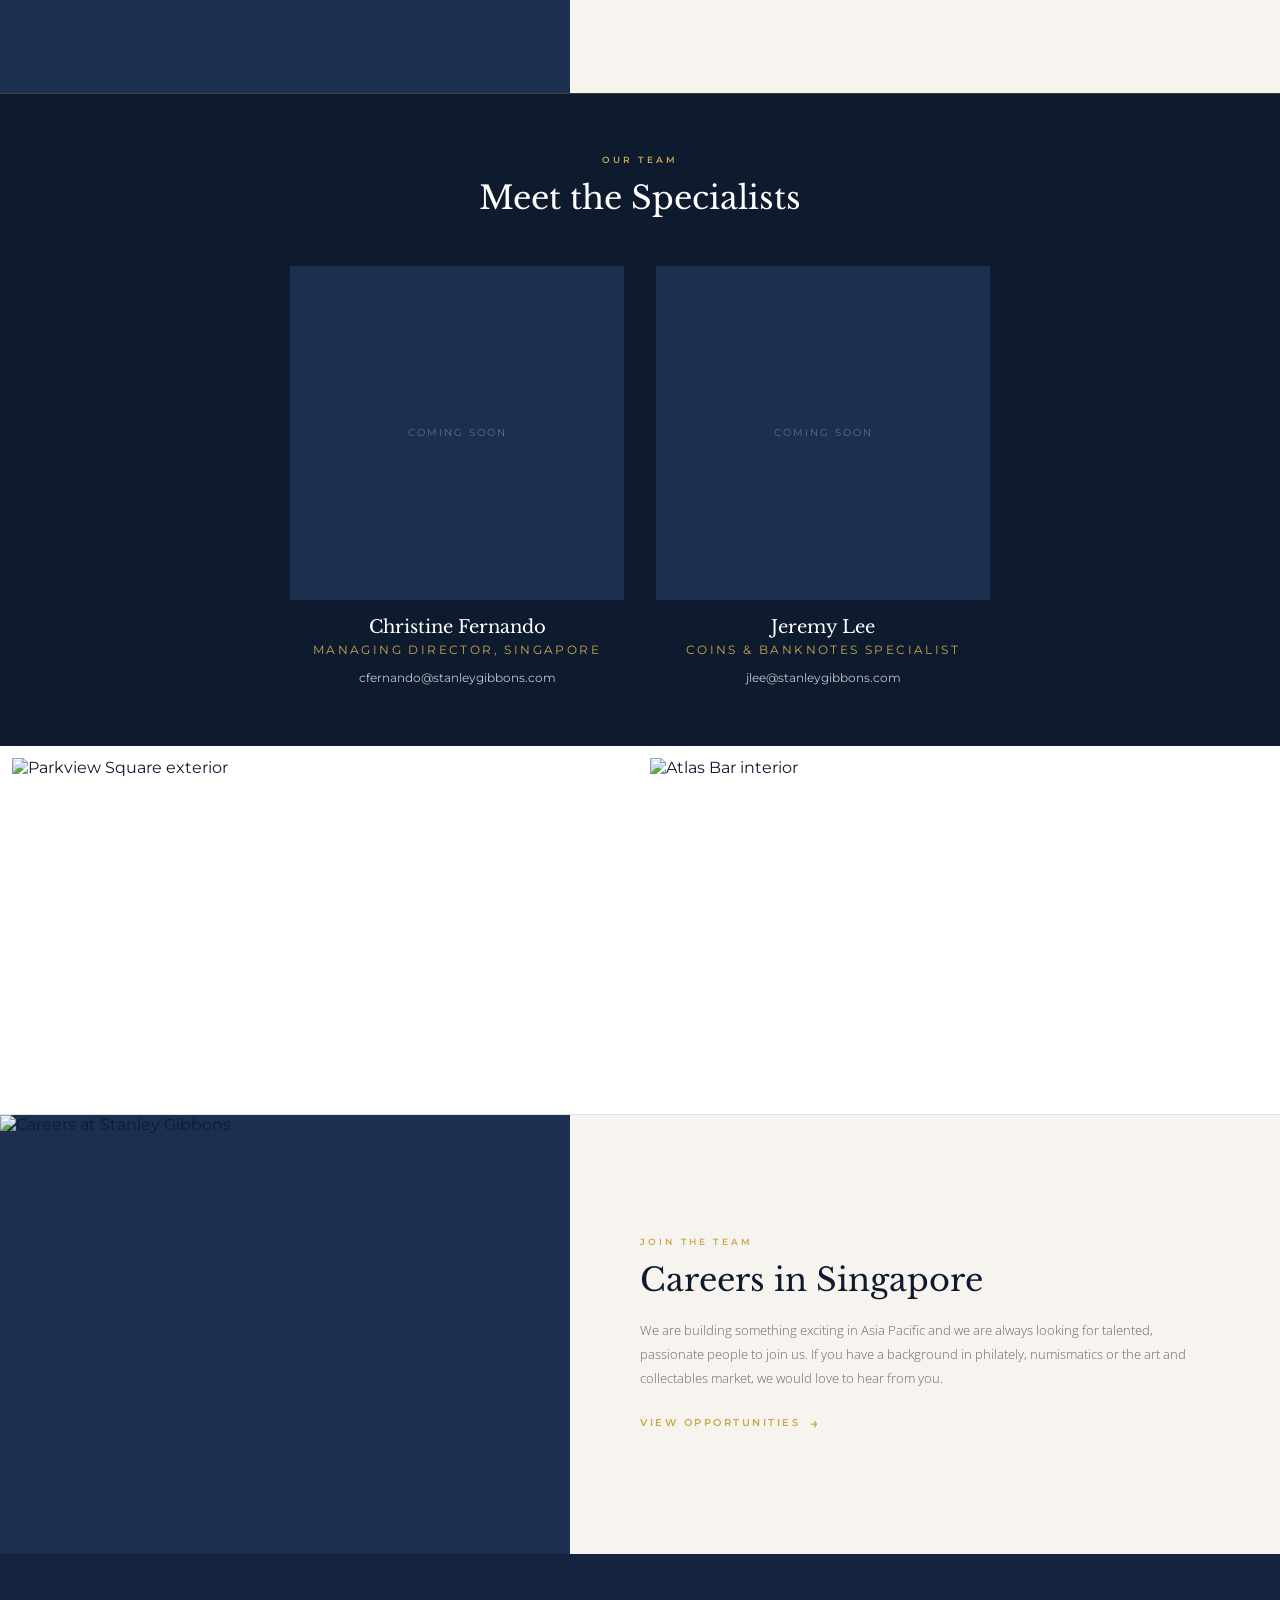
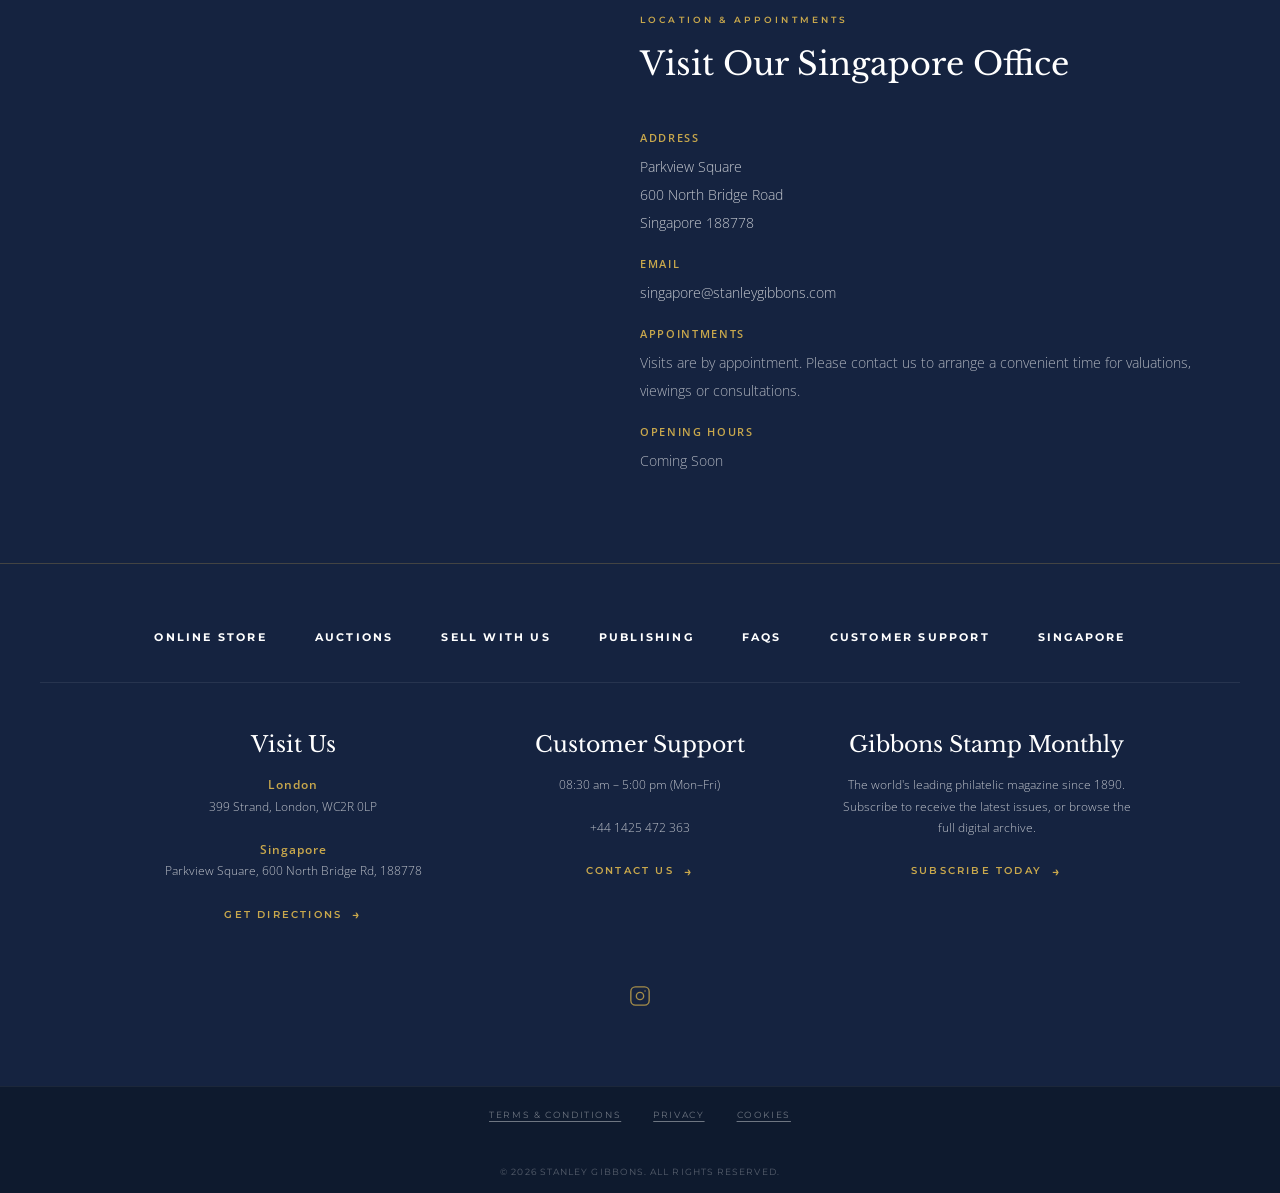
==== commit 970629d7: "Update singapore.html" ====
--- a/singapore.html
+++ b/singapore.html
@@ -709,7 +709,7 @@
       </svg>
     </span>
     <h3 class="col-title">Stamps</h3>
-    <p class="col-body">From Commonwealth classics to rare Asian issues, our philatelic specialists bring the full depth of Stanley Gibbons expertise to the Singapore market — buying, selling and appraising collections of all sizes.</p>
+    <p class="col-body">From Commonwealth classics to rare Asian issues, our philatelic specialists bring the full depth of Stanley Gibbons expertise to the Singapore market, buying, selling and appraising collections of all sizes.</p>
   </div>
   <div class="col-item">
     <!-- Coins & banknotes icon -->
@@ -735,7 +735,7 @@
       </svg>
     </span>
     <h3 class="col-title">TCG</h3>
-    <p class="col-body">From Pokémon to Magic: The Gathering and beyond, our specialists buy, sell and grade trading card games — covering single cards, sealed product and full collections across the Asia Pacific market.</p>
+    <p class="col-body">From Pokémon to Magic: The Gathering and beyond, our specialists buy, sell and grade trading card games, covering single cards, sealed product and full collections across the Asia Pacific market.</p>
   </div>
 </div>
 
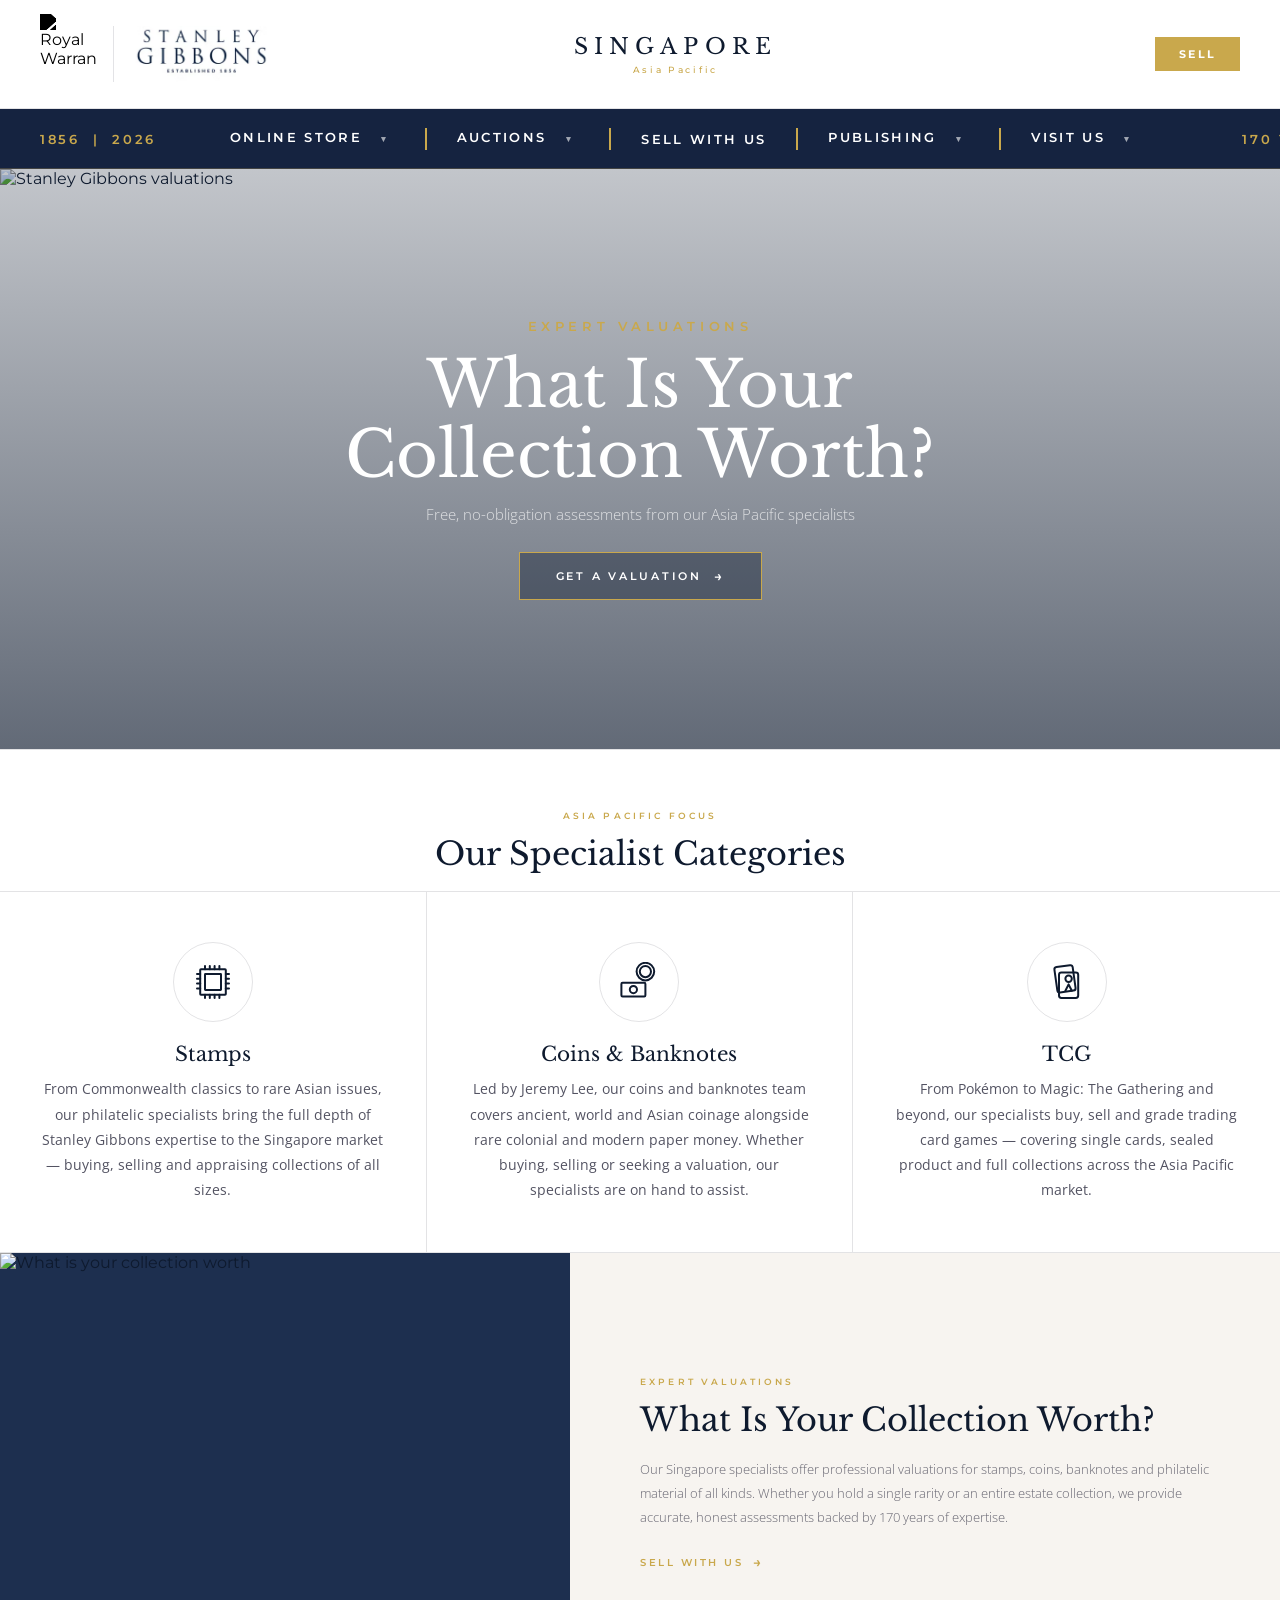
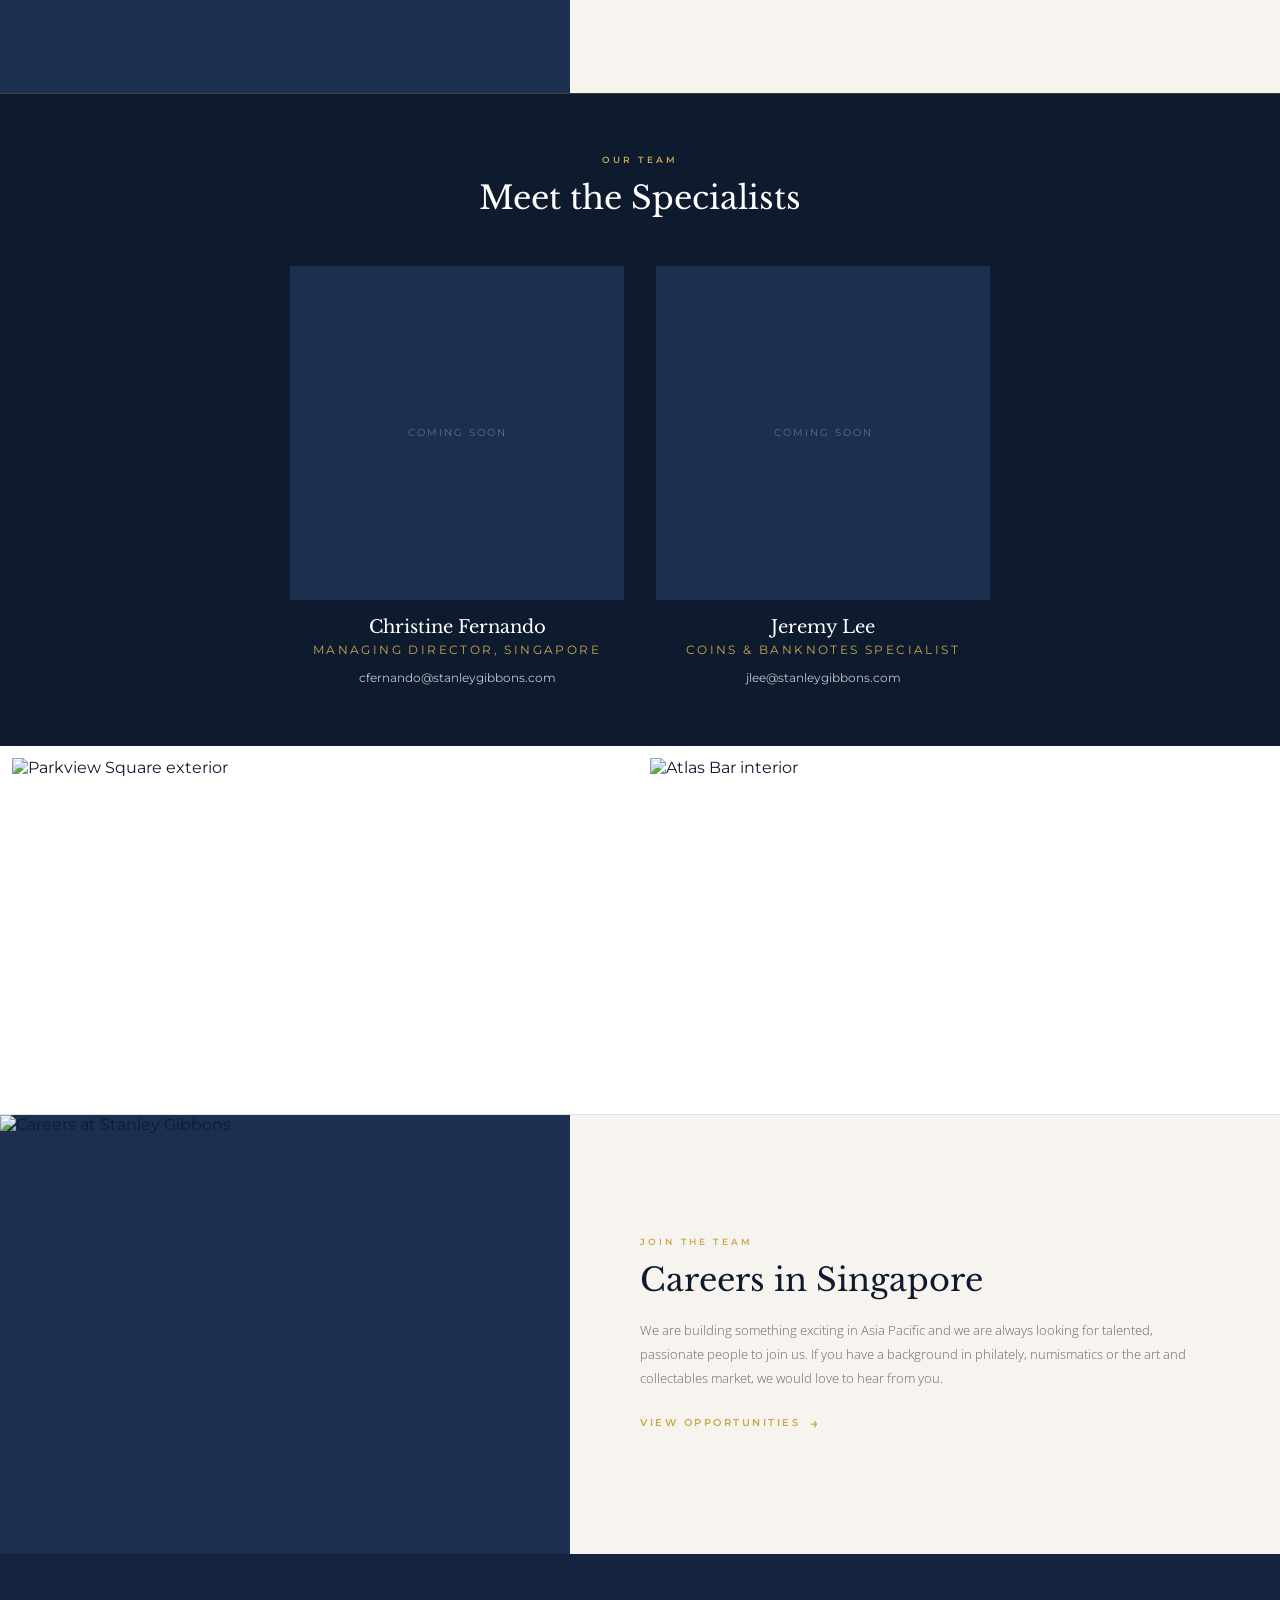
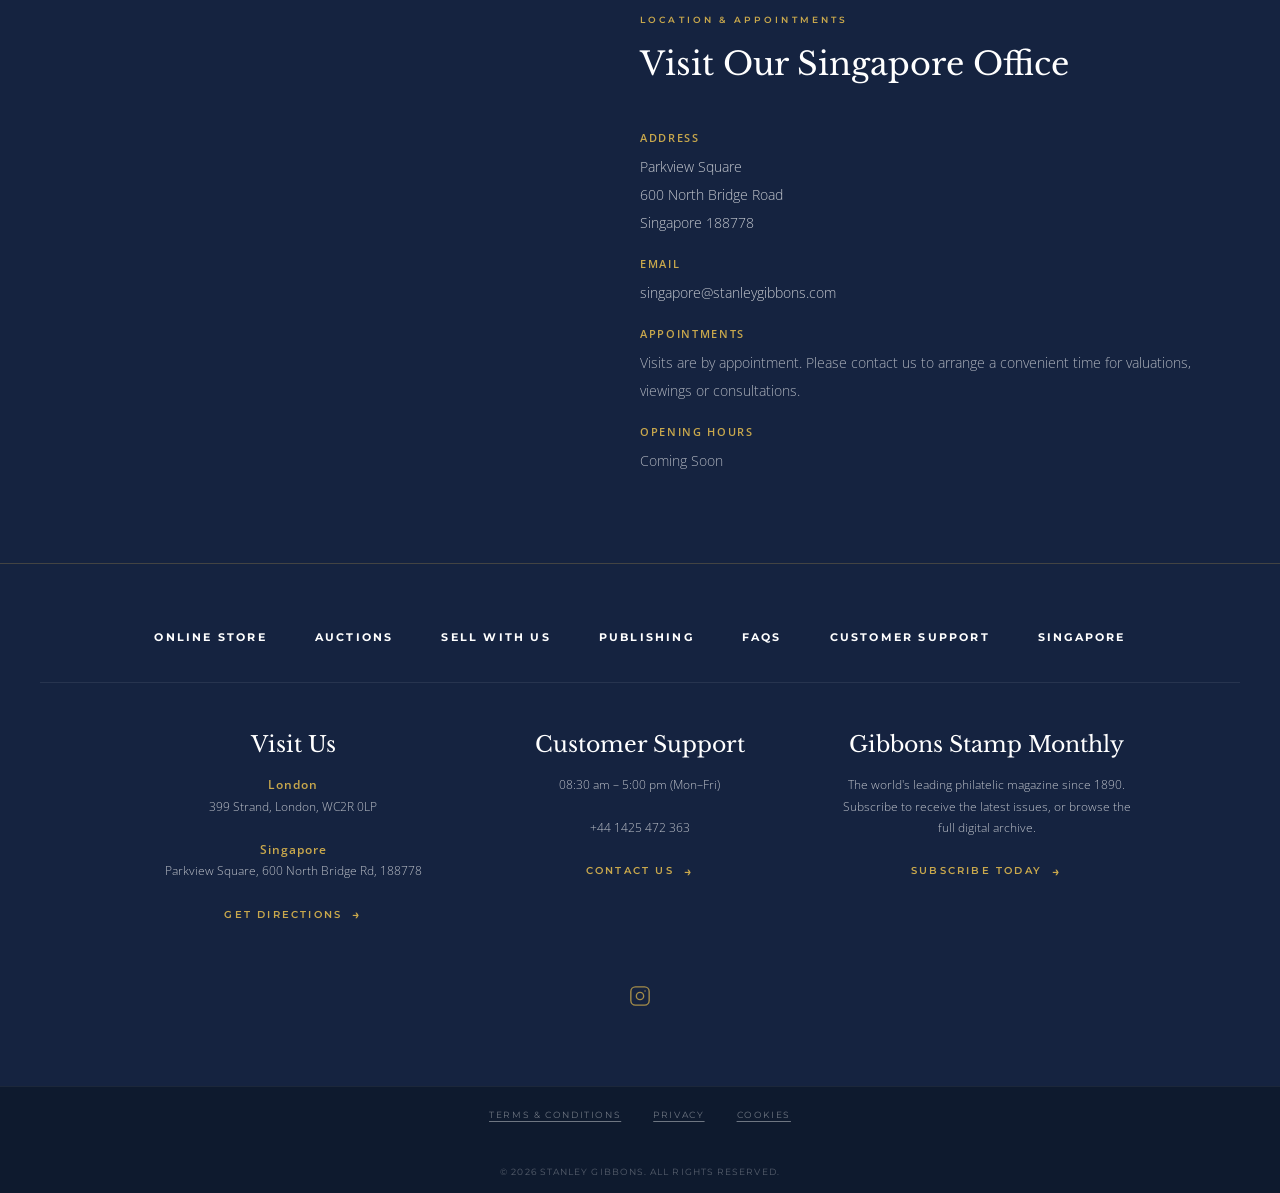
==== commit ff7718d9: "Update singapore.html" ====
--- a/singapore.html
+++ b/singapore.html
@@ -117,14 +117,25 @@
 }
 .header-top-center { flex: 1; text-align: center; }
 .header-top-right {
-  font-size: 10px;
-  letter-spacing: 0.1em;
-  color: var(--navy-mid);
-  font-weight: 500;
   flex-shrink: 0;
+  min-width: 180px;
   text-align: right;
-  min-width: 180px;
-}
+}
+.header-sell-btn {
+  display: inline-flex;
+  align-items: center;
+  gap: 8px;
+  background: var(--gold);
+  color: var(--white);
+  font-size: 11px;
+  font-weight: 700;
+  letter-spacing: 0.2em;
+  text-transform: uppercase;
+  text-decoration: none;
+  padding: 10px 24px;
+  transition: background 0.2s ease, opacity 0.2s ease;
+}
+.header-sell-btn:hover, .header-sell-btn:focus-visible { background: #b3944a; }
 
 /* ── NAV STRIP ── */
 .nav-strip {
@@ -390,7 +401,8 @@
   .header-top { padding: 12px 20px; flex-wrap: wrap; }
   .header-top-left .warrant { height: 60px; }
   .header-top-left .sg-logo { height: 44px; }
-  .header-top-right { display: none; }
+  .header-top-right { min-width: 0; }
+  .header-sell-btn { padding: 8px 16px; font-size: 10px; }
   .nav-inner { padding: 0 16px; }
   .footer-cols { grid-template-columns: 1fr; gap: 32px; }
   .footer-nav { gap: 20px; }
@@ -623,7 +635,9 @@
     <span class="wordmark">Singapore</span>
     <span class="tagline">Asia Pacific</span>
   </div>
-  <div class="header-top-right">Parkview Square, 600 North Bridge Rd</div>
+  <div class="header-top-right">
+    <a class="header-sell-btn" href="https://sgbaldwins.com/sell/how-to-sell" target="_blank" rel="noopener">Sell</a>
+  </div>
 </div>
 
 <!-- NAV -->
@@ -709,7 +723,7 @@
       </svg>
     </span>
     <h3 class="col-title">Stamps</h3>
-    <p class="col-body">From Commonwealth classics to rare Asian issues, our philatelic specialists bring the full depth of Stanley Gibbons expertise to the Singapore market, buying, selling and appraising collections of all sizes.</p>
+    <p class="col-body">From Commonwealth classics to rare Asian issues, our philatelic specialists bring the full depth of Stanley Gibbons expertise to the Singapore market — buying, selling and appraising collections of all sizes.</p>
   </div>
   <div class="col-item">
     <!-- Coins & banknotes icon -->
@@ -735,7 +749,7 @@
       </svg>
     </span>
     <h3 class="col-title">TCG</h3>
-    <p class="col-body">From Pokémon to Magic: The Gathering and beyond, our specialists buy, sell and grade trading card games, covering single cards, sealed product and full collections across the Asia Pacific market.</p>
+    <p class="col-body">From Pokémon to Magic: The Gathering and beyond, our specialists buy, sell and grade trading card games — covering single cards, sealed product and full collections across the Asia Pacific market.</p>
   </div>
 </div>
 
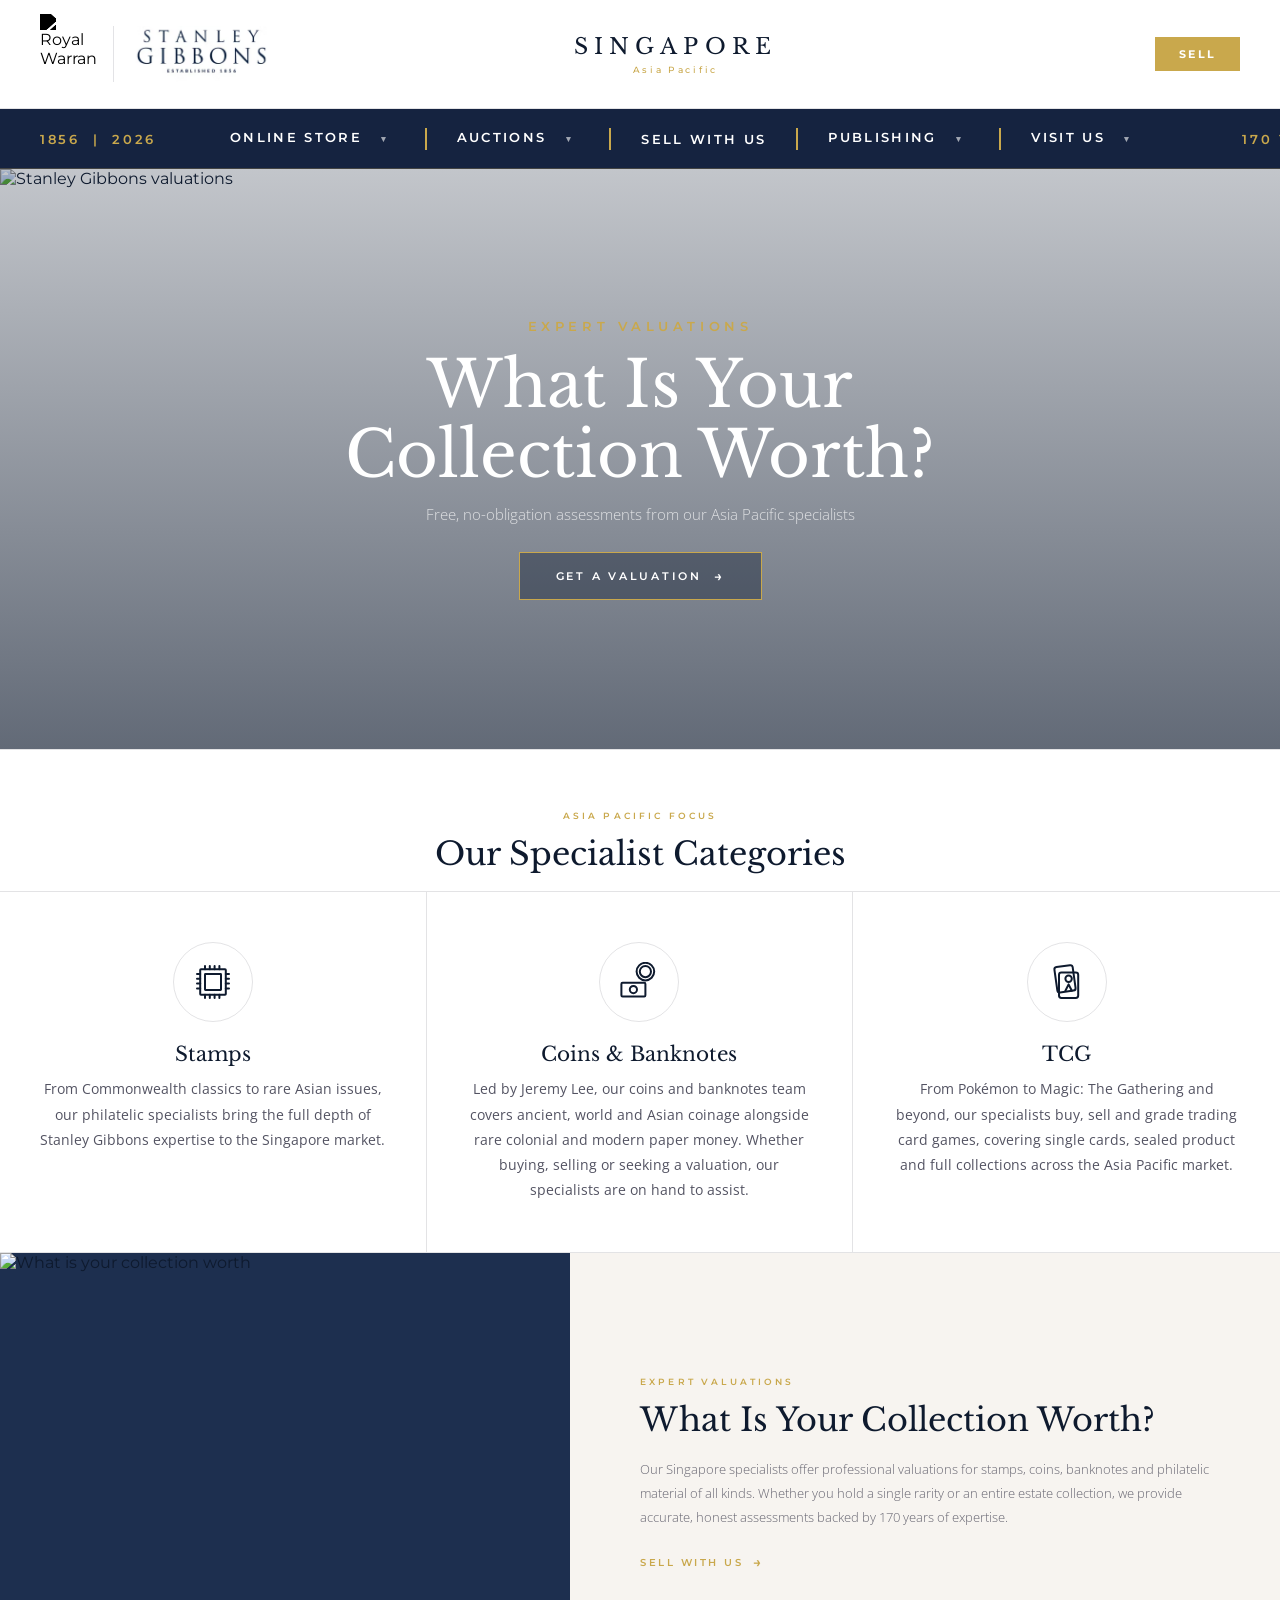
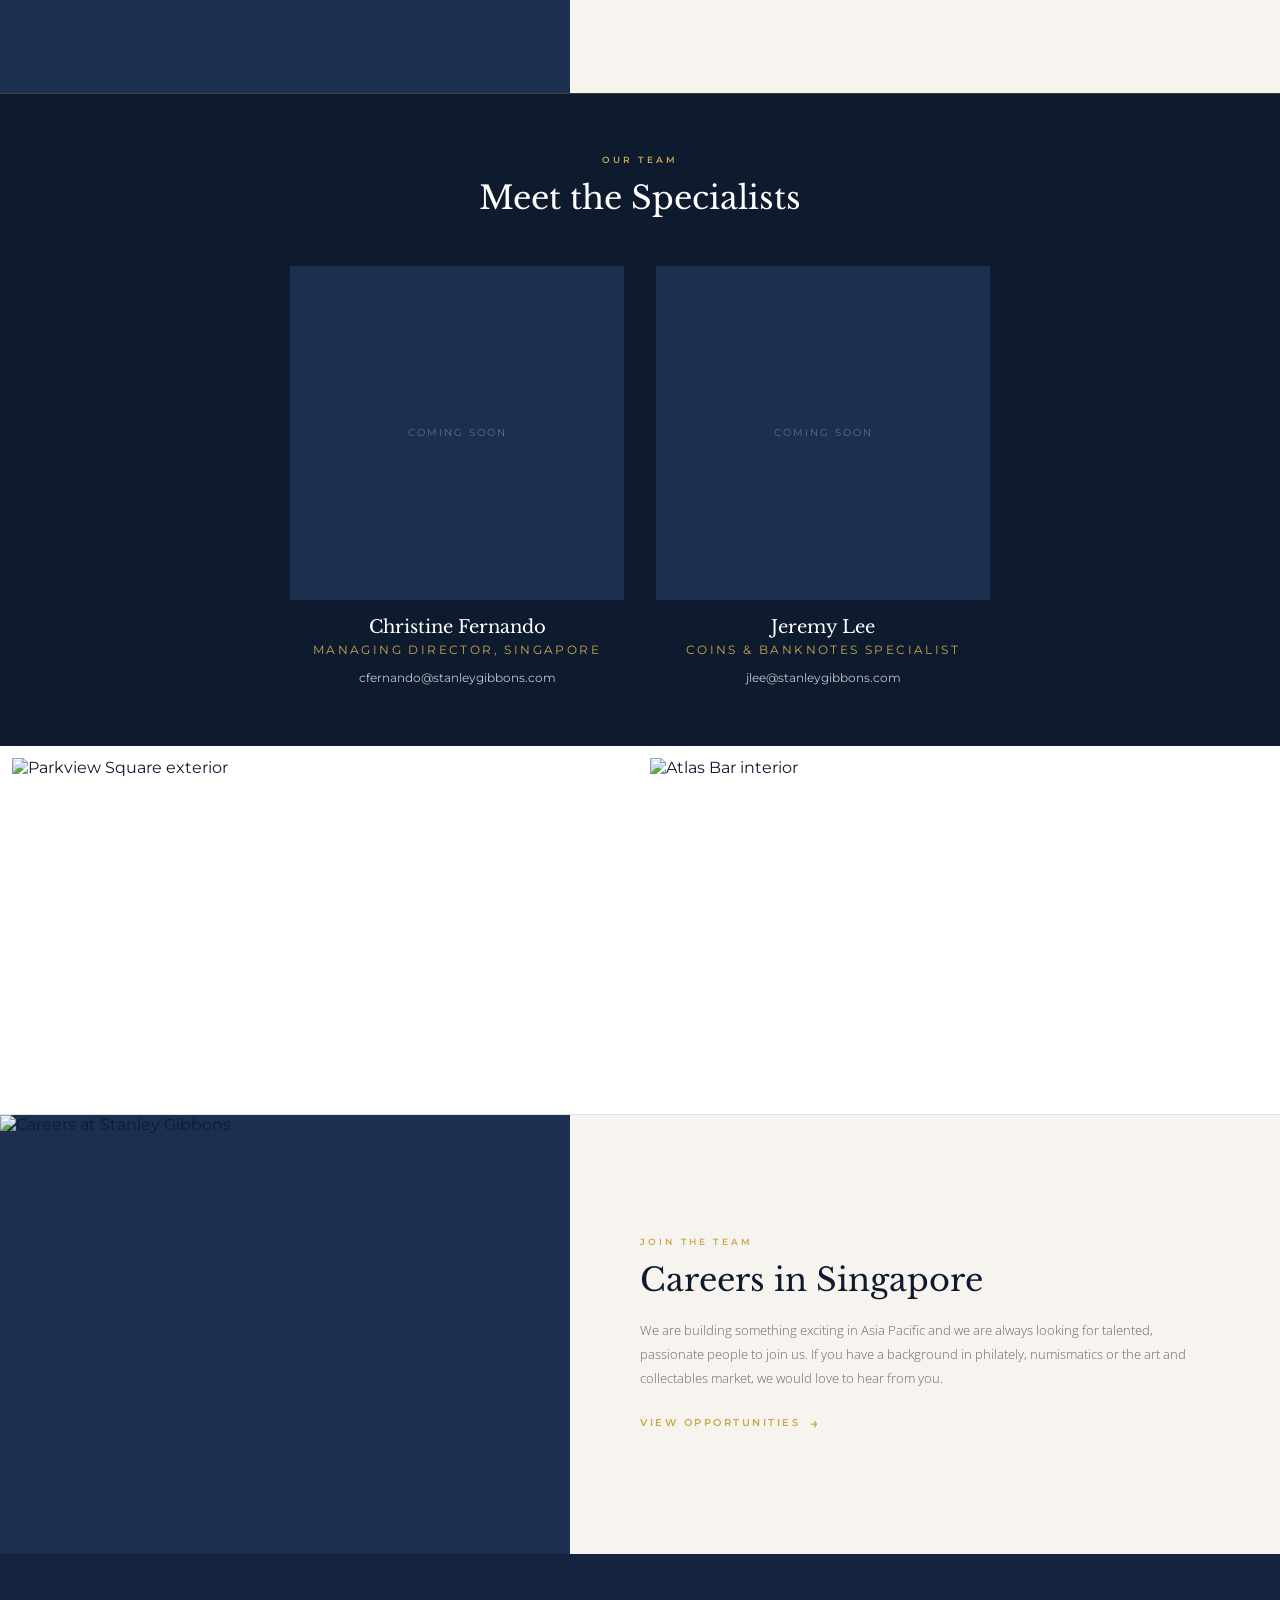
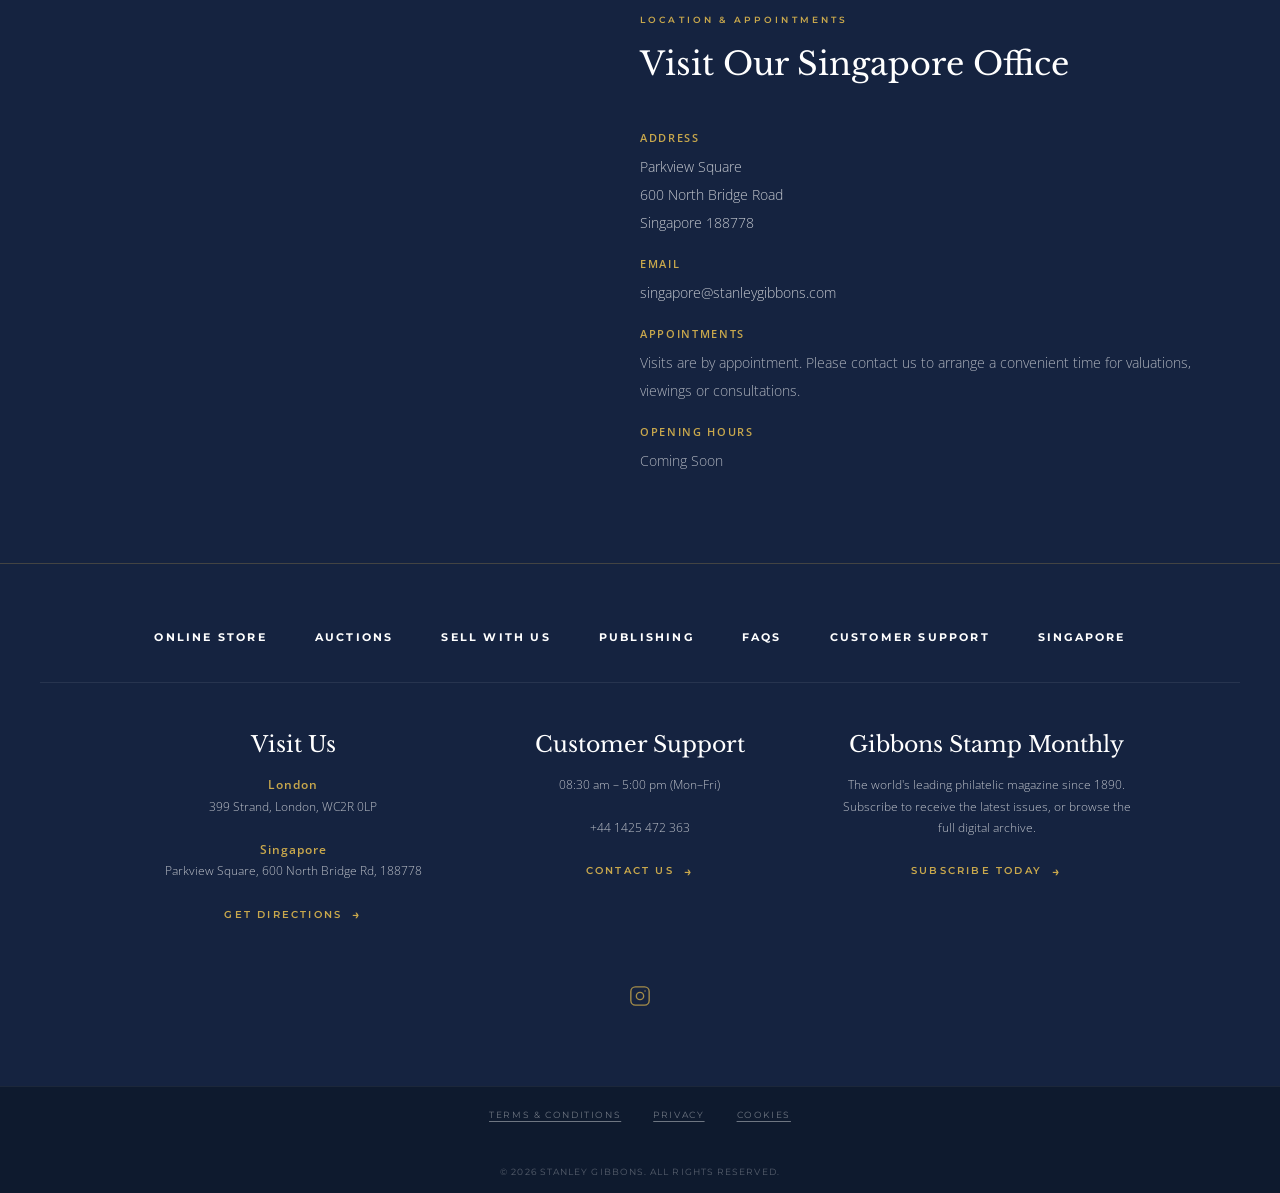
==== commit 2ca29f6f: "Update singapore.html" ====
--- a/singapore.html
+++ b/singapore.html
@@ -723,7 +723,7 @@
       </svg>
     </span>
     <h3 class="col-title">Stamps</h3>
-    <p class="col-body">From Commonwealth classics to rare Asian issues, our philatelic specialists bring the full depth of Stanley Gibbons expertise to the Singapore market — buying, selling and appraising collections of all sizes.</p>
+    <p class="col-body">From Commonwealth classics to rare Asian issues, our philatelic specialists bring the full depth of Stanley Gibbons expertise to the Singapore market.</p>
   </div>
   <div class="col-item">
     <!-- Coins & banknotes icon -->
@@ -749,7 +749,7 @@
       </svg>
     </span>
     <h3 class="col-title">TCG</h3>
-    <p class="col-body">From Pokémon to Magic: The Gathering and beyond, our specialists buy, sell and grade trading card games — covering single cards, sealed product and full collections across the Asia Pacific market.</p>
+    <p class="col-body">From Pokémon to Magic: The Gathering and beyond, our specialists buy, sell and grade trading card games, covering single cards, sealed product and full collections across the Asia Pacific market.</p>
   </div>
 </div>
 
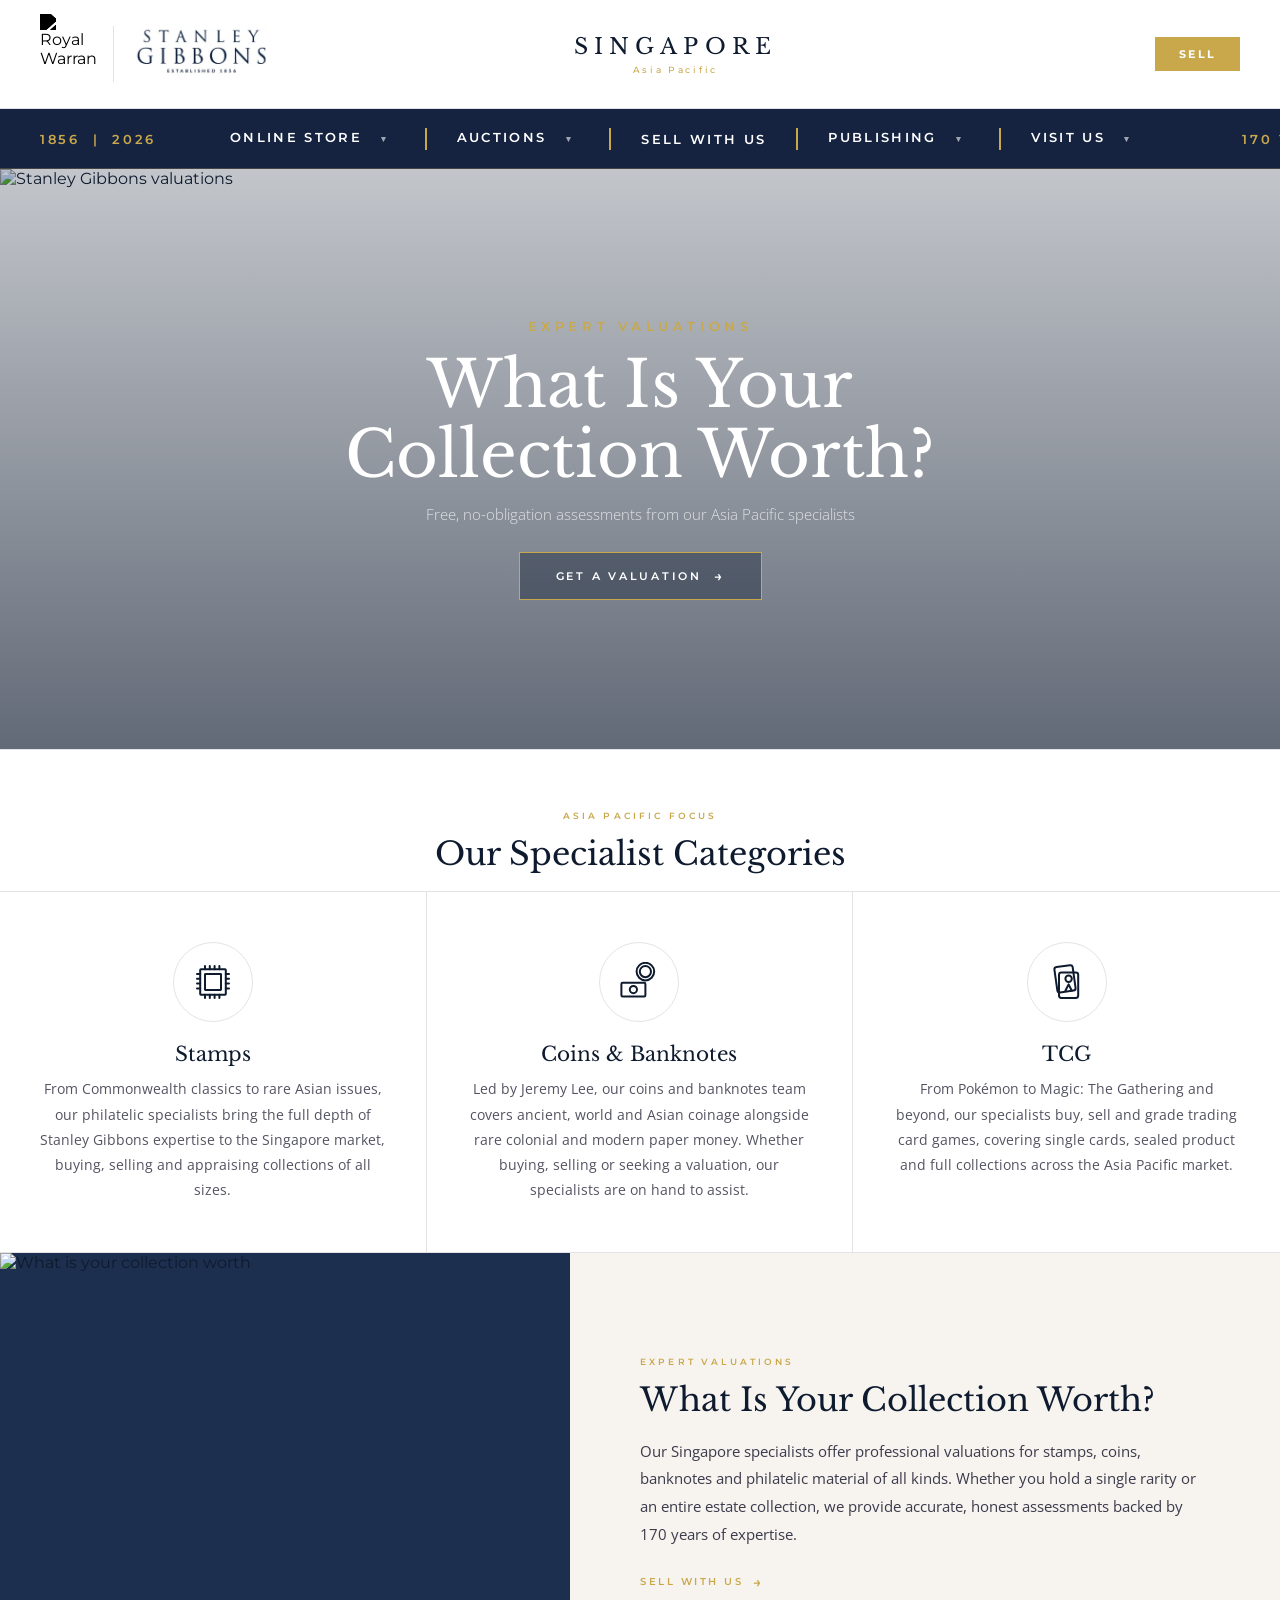
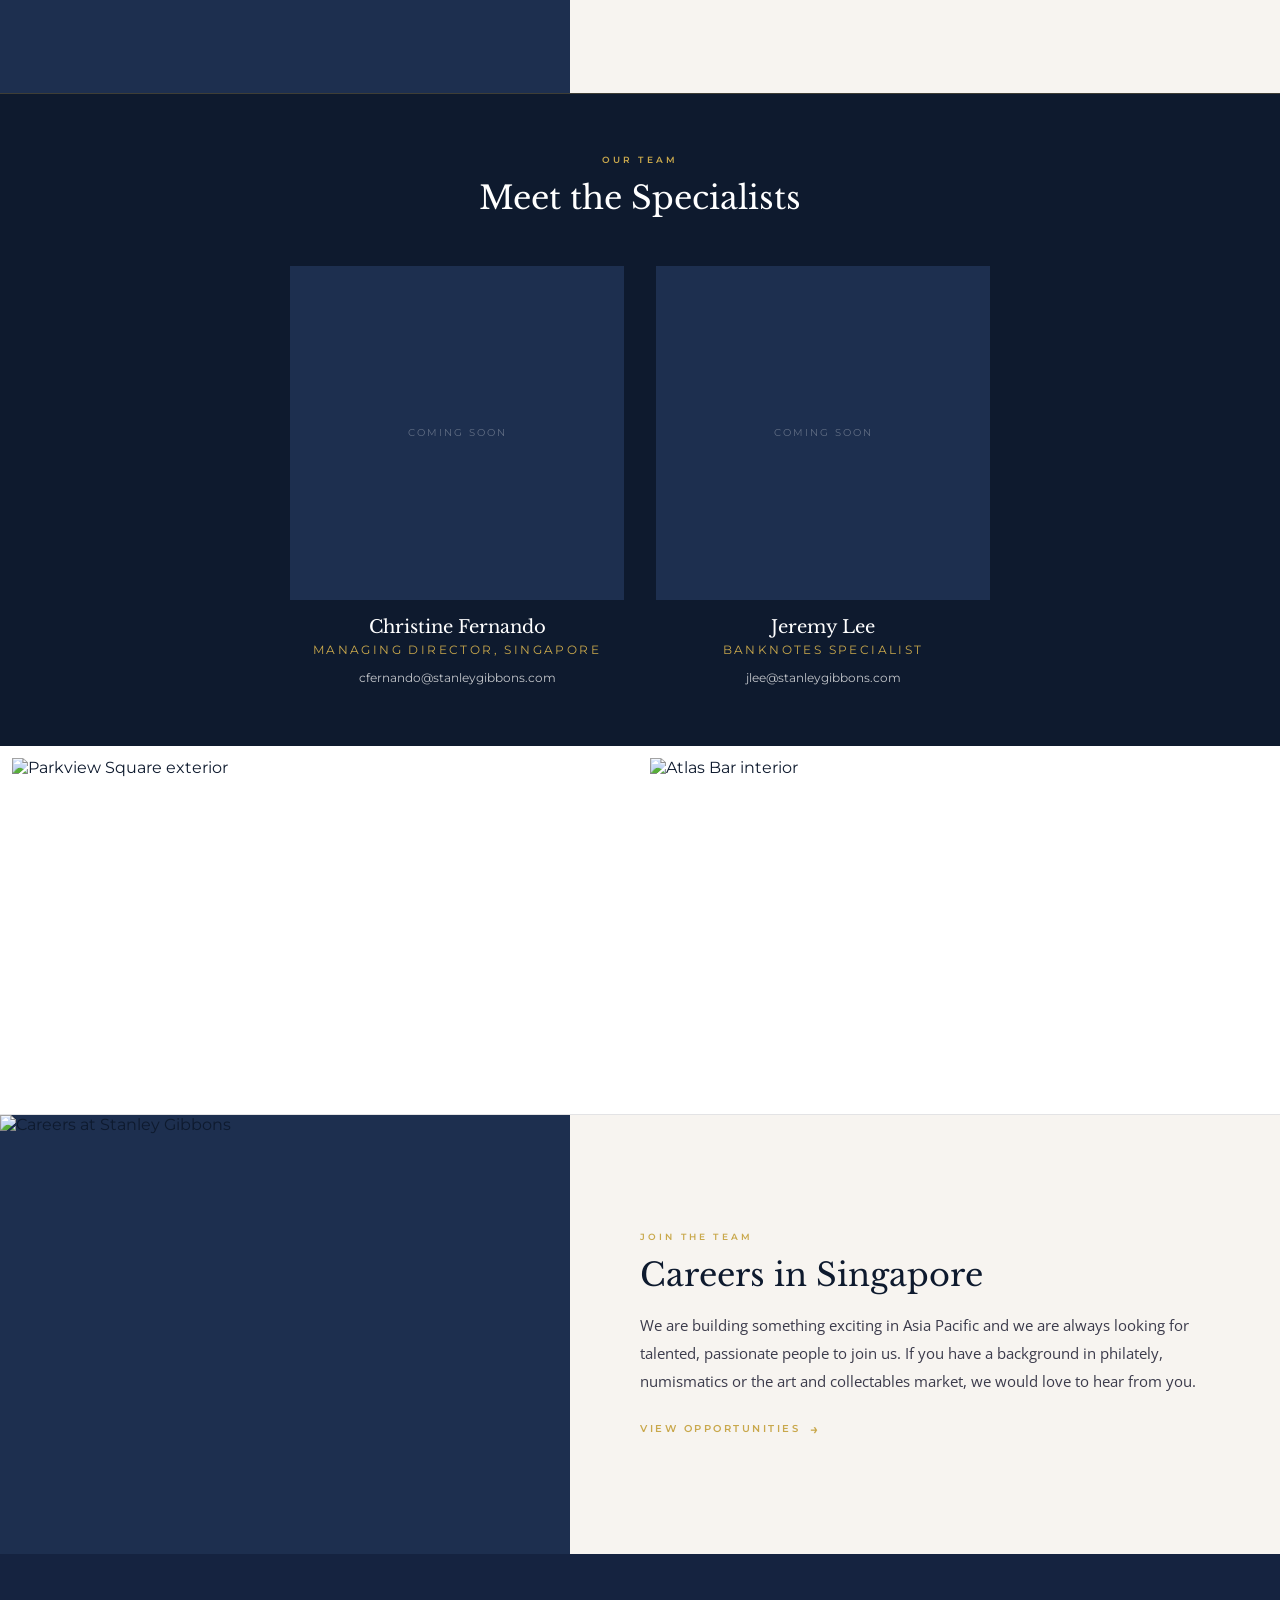
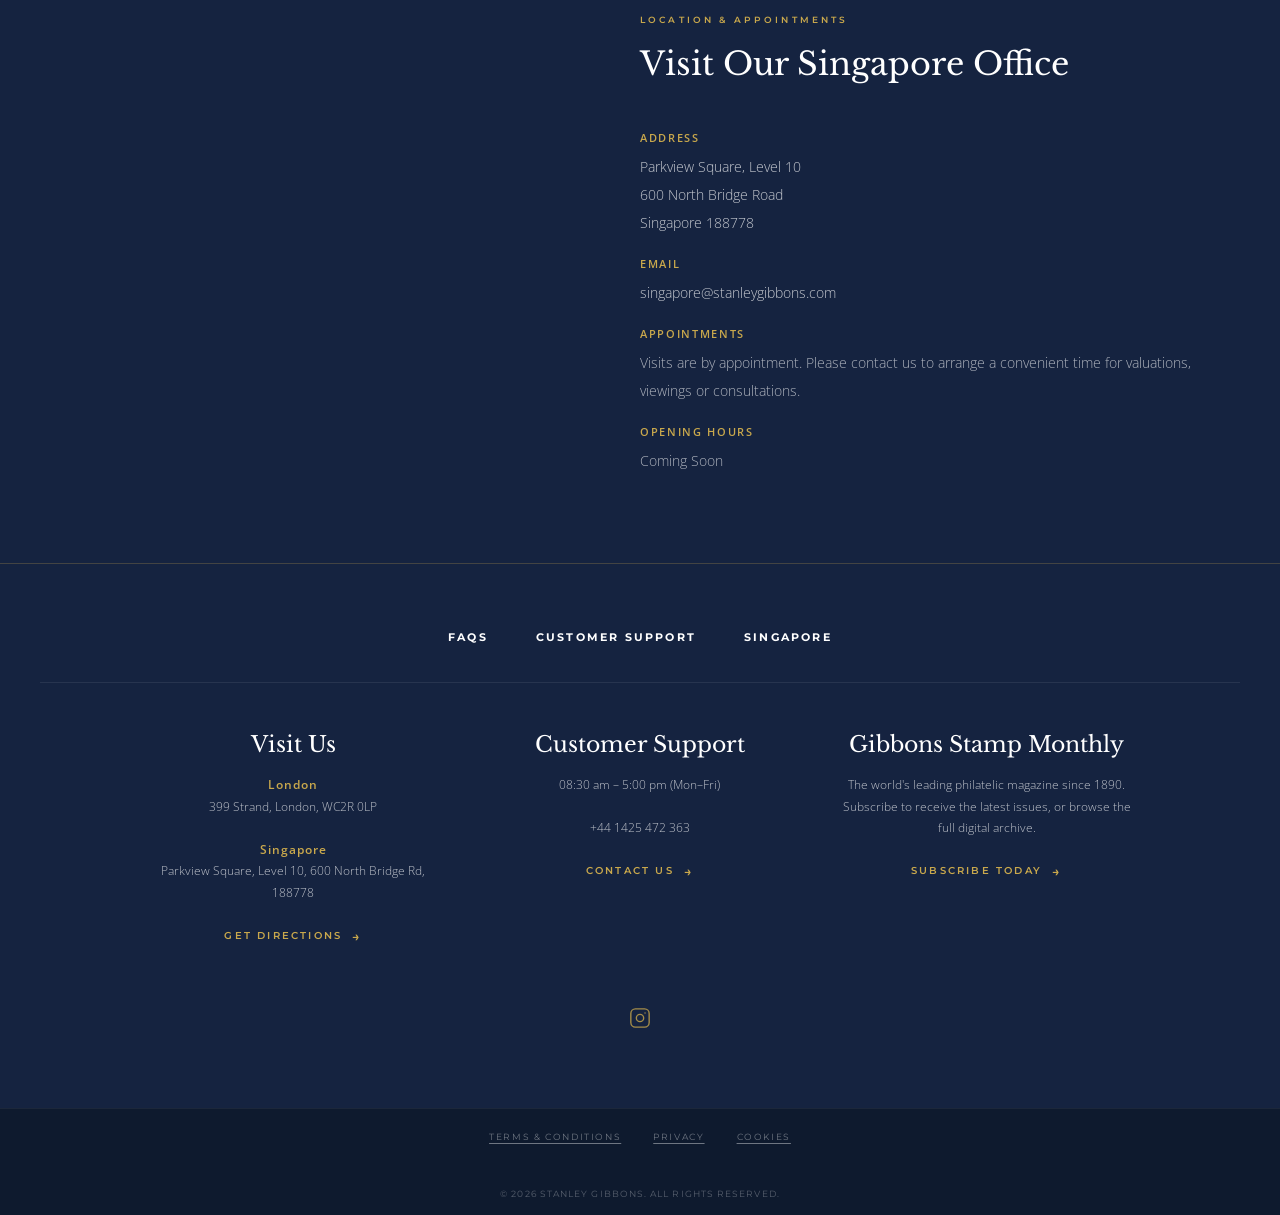
==== commit 1f19c7ed: "Update singapore.html" ====
--- a/singapore.html
+++ b/singapore.html
@@ -3,13 +3,13 @@
 <head>
 <meta charset="UTF-8">
 <meta name="viewport" content="width=device-width, initial-scale=1.0">
-<title>Singapore — Stanley Gibbons Asia Pacific</title>
-<meta name="description" content="Stanley Gibbons opens a new Asia Pacific office in Singapore at Parkview Square — stamps, coins and banknotes, backed by 170 years of philatelic expertise.">
+<title>Singapore: Stanley Gibbons Asia Pacific</title>
+<meta name="description" content="Stanley Gibbons opens a new Asia Pacific office in Singapore at Parkview Square, offering stamps, coins and banknotes, backed by 170 years of philatelic expertise.">
 <link rel="canonical" href="https://www.stanleygibbons.com/singapore.html"><!-- TODO: update to the final production domain before launch -->
 
 <!-- Open Graph / social sharing -->
-<meta property="og:title" content="Singapore — Stanley Gibbons Asia Pacific">
-<meta property="og:description" content="Stanley Gibbons' new Asia Pacific office at Parkview Square, Singapore — stamps, coins and banknotes.">
+<meta property="og:title" content="Singapore: Stanley Gibbons Asia Pacific">
+<meta property="og:description" content="Stanley Gibbons' new Asia Pacific office at Parkview Square, Singapore, offering stamps, coins and banknotes.">
 <meta property="og:type" content="website">
 <meta property="og:image" content="https://nriwancqvsrufldjvbnw.supabase.co/storage/v1/object/public/images/multi_.png">
 <meta name="twitter:card" content="summary_large_image">
@@ -30,7 +30,7 @@
 
 <style>
 /* ============================================================
-   STANLEY GIBBONS — SHARED STYLESHEET
+   STANLEY GIBBONS: SHARED STYLESHEET
    Used by index.html and singapore.html.
    Contains: reset, design tokens, header, nav (incl. mobile
    hamburger + accordion dropdowns), footer, guarantee band,
@@ -231,7 +231,7 @@
 .nav-item:hover > a .nav-arrow,
 .nav-item.open > a .nav-arrow { transform: rotate(180deg); }
 
-/* Dropdown (desktop: hover; mobile: click accordion — see media query) */
+/* Dropdown (desktop: hover; mobile: click accordion, see media query) */
 .nav-dropdown {
   position: absolute;
   top: 100%;
@@ -522,7 +522,7 @@
   /* ── SECTION SHARED (this page) ── */
   .section-label { font-size: 9px; letter-spacing: 0.35em; font-weight: 600; color: var(--gold); text-transform: uppercase; margin-bottom: 14px; display: block; }
   .section-title { font-family: 'Libre Baskerville', serif; font-size: clamp(22px, 2.5vw, 36px); font-weight: 400; color: var(--navy); margin-bottom: 18px; line-height: 1.2; }
-  .section-body { font-family: 'Open Sans', sans-serif; font-size: 13px; line-height: 1.85; color: rgba(26,26,46,0.65); font-weight: 300; margin-bottom: 24px; }
+  .section-body { font-family: 'Open Sans', sans-serif; font-size: 15px; line-height: 1.85; color: rgba(26,26,46,0.85); font-weight: 400; margin-bottom: 24px; }
   .section-link { font-size: 10px; letter-spacing: 0.25em; font-weight: 600; color: var(--gold); text-decoration: none; text-transform: uppercase; display: inline-flex; align-items: center; gap: 10px; transition: gap 0.2s; }
   .section-link::after { content: '→'; font-size: 14px; }
   .section-link:hover { gap: 16px; }
@@ -628,7 +628,7 @@
   <div class="header-top-left">
     <a href="index.html">
       <img class="warrant" src="/_vercel/image?url=https%3A%2F%2Fnriwancqvsrufldjvbnw.supabase.co%2Fstorage%2Fv1%2Fobject%2Fpublic%2Fimages%2FKCWarrant%20WHite.png&w=160&q=75" alt="Royal Warrant" width="57" height="80">
-      <img class="sg-logo" src="[data-uri]" alt="Stanley Gibbons — The Home of Stamp Collecting, Established 1856">
+      <img class="sg-logo" src="[data-uri]" alt="Stanley Gibbons: The Home of Stamp Collecting, Established 1856">
     </a>
   </div>
   <div class="header-top-center">
@@ -678,8 +678,8 @@
       <li class="nav-item">
         <a href="singapore.html">Visit Us <span class="nav-arrow">▾</span></a>
         <div class="nav-dropdown">
-          <a href="https://sgbaldwins.com/about/locations/location-strand" target="_blank" rel="noopener">London — The Strand</a>
-          <a href="singapore.html">Singapore — Asia Pacific</a>
+          <a href="https://sgbaldwins.com/about/locations/location-strand" target="_blank" rel="noopener">London, The Strand</a>
+          <a href="singapore.html">Singapore, Asia Pacific</a>
         </div>
       </li>
     </ul>
@@ -723,7 +723,7 @@
       </svg>
     </span>
     <h3 class="col-title">Stamps</h3>
-    <p class="col-body">From Commonwealth classics to rare Asian issues, our philatelic specialists bring the full depth of Stanley Gibbons expertise to the Singapore market.</p>
+    <p class="col-body">From Commonwealth classics to rare Asian issues, our philatelic specialists bring the full depth of Stanley Gibbons expertise to the Singapore market, buying, selling and appraising collections of all sizes.</p>
   </div>
   <div class="col-item">
     <!-- Coins & banknotes icon -->
@@ -786,7 +786,7 @@
     <div class="team-card">
       <div class="team-photo" style="background:var(--navy-light);"><div class="team-photo-placeholder" style="color:rgba(255,255,255,0.3);">Coming Soon</div></div>
       <p class="team-name" style="color:var(--white);">Jeremy Lee</p>
-      <p class="team-role">Coins &amp; Banknotes Specialist</p>
+      <p class="team-role">Banknotes Specialist</p>
       <a class="team-email" href="mailto:jlee@stanleygibbons.com">jlee@stanleygibbons.com</a>
     </div>
   </div>
@@ -832,7 +832,7 @@
     <div class="address-detail">
       <strong>Address</strong>
       <a class="address-email-link" href="https://www.google.com/maps/place/Parkview+Square/@1.3000991,103.8483694,14.75z" target="_blank" rel="noopener">
-        Parkview Square<br>
+        Parkview Square, Level 10<br>
         600 North Bridge Road<br>
         Singapore 188778
       </a>
@@ -852,10 +852,6 @@
 <footer>
   <div class="footer-main">
     <div class="footer-nav">
-      <a href="https://shop.stanleygibbons.com/" target="_blank" rel="noopener">Online Store</a>
-      <a href="https://sgbaldwins.com/auctions/upcoming-auctions" target="_blank" rel="noopener">Auctions</a>
-      <a href="https://sgbaldwins.com/sell/how-to-sell" target="_blank" rel="noopener">Sell With Us</a>
-      <a href="https://sgbaldwins.com/single_shop" target="_blank" rel="noopener">Publishing</a>
       <a href="https://shop.stanleygibbons.com/pages/faq" target="_blank" rel="noopener">FAQs</a>
       <a href="https://shop.stanleygibbons.com/pages/faq" target="_blank" rel="noopener">Customer Support</a>
       <a href="singapore.html">Singapore</a>
@@ -867,7 +863,7 @@
           <span style="color:var(--gold);font-weight:600;letter-spacing:0.08em;">London</span><br>
           399 Strand, London, WC2R 0LP<br><br>
           <span style="color:var(--gold);font-weight:600;letter-spacing:0.08em;">Singapore</span><br>
-          Parkview Square, 600 North Bridge Rd, 188778
+          Parkview Square, Level 10, 600 North Bridge Rd, 188778
         </p>
         <a class="footer-col-link" href="https://sgbaldwins.com/about/locations/location-strand" target="_blank" rel="noopener">Get Directions</a>
       </div>
@@ -902,7 +898,7 @@
 
 <script>
 /* ============================================================
-   STANLEY GIBBONS — SHARED SITE JS
+   STANLEY GIBBONS: SHARED SITE JS
    1) Mobile hamburger nav + tap-to-open dropdown accordions
    2) Accessible, lazy-loading carousel controller
       (no-ops automatically on pages without a .carousel)
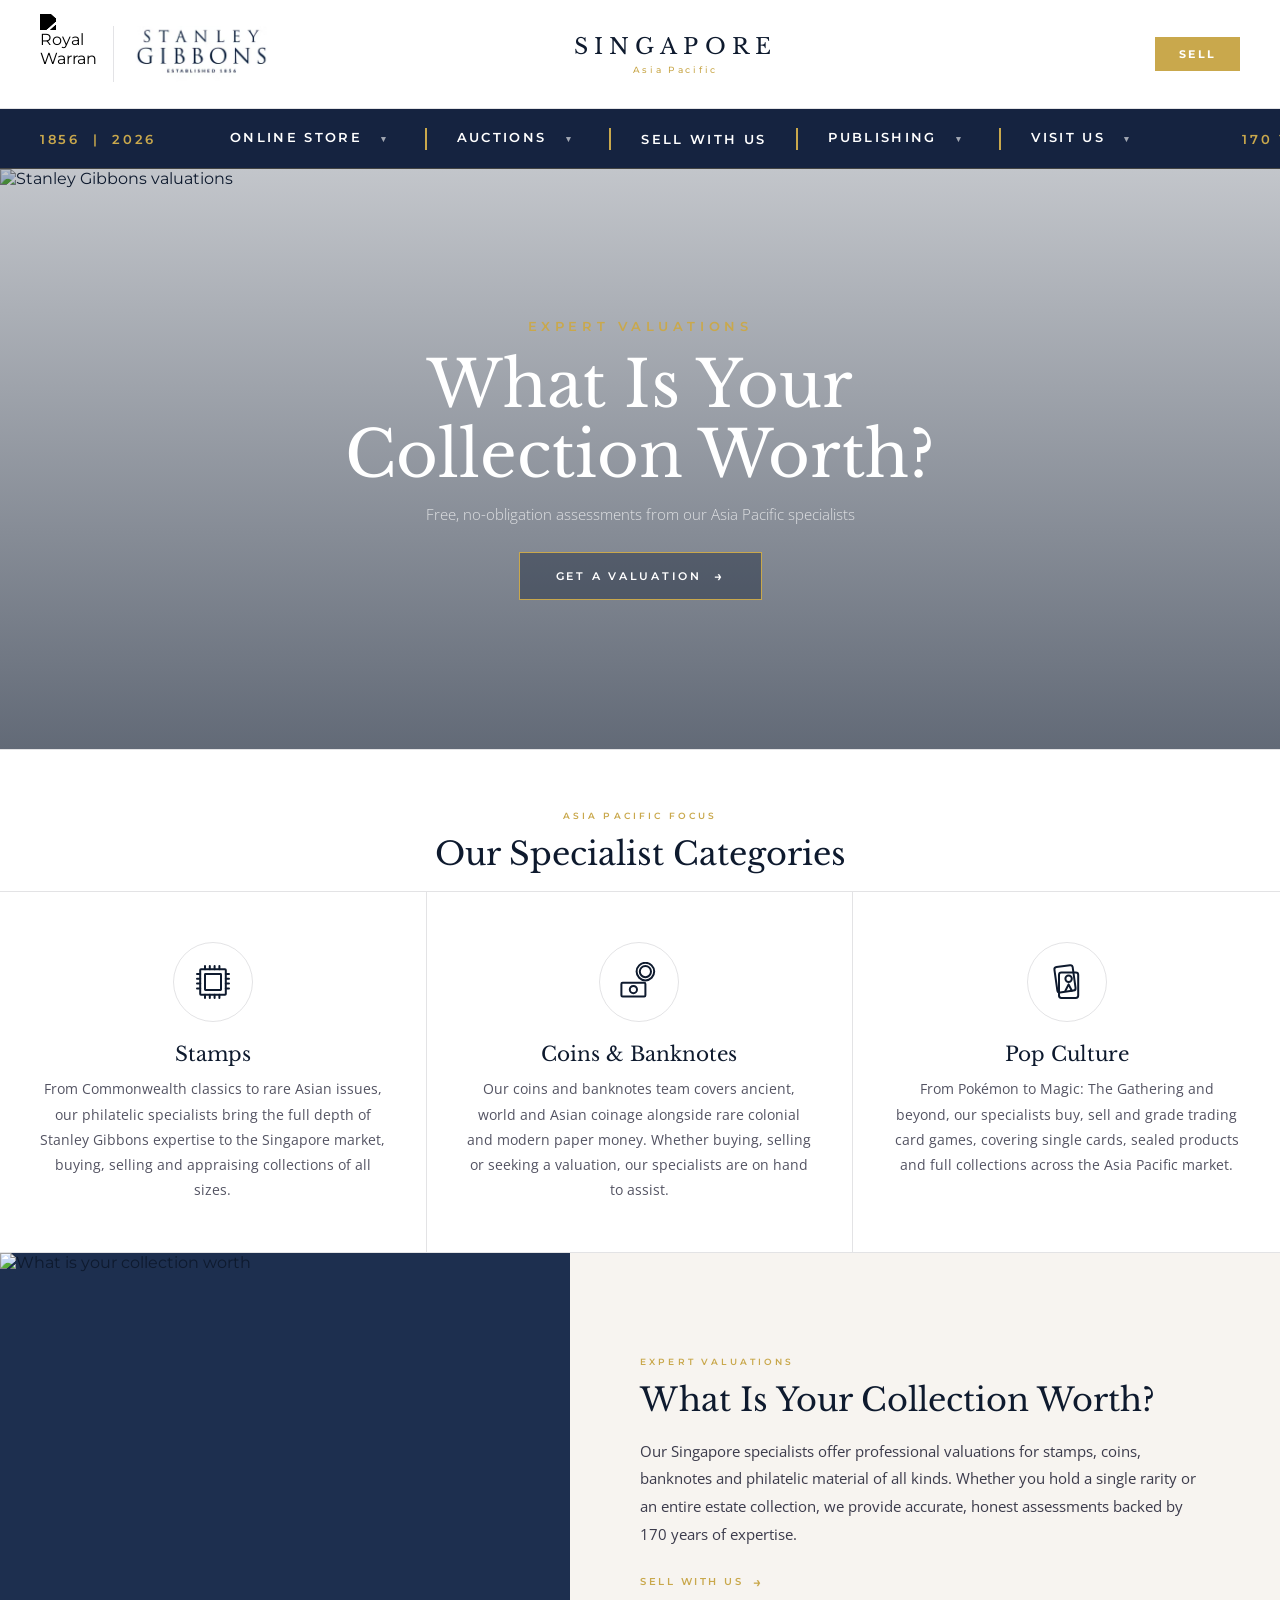
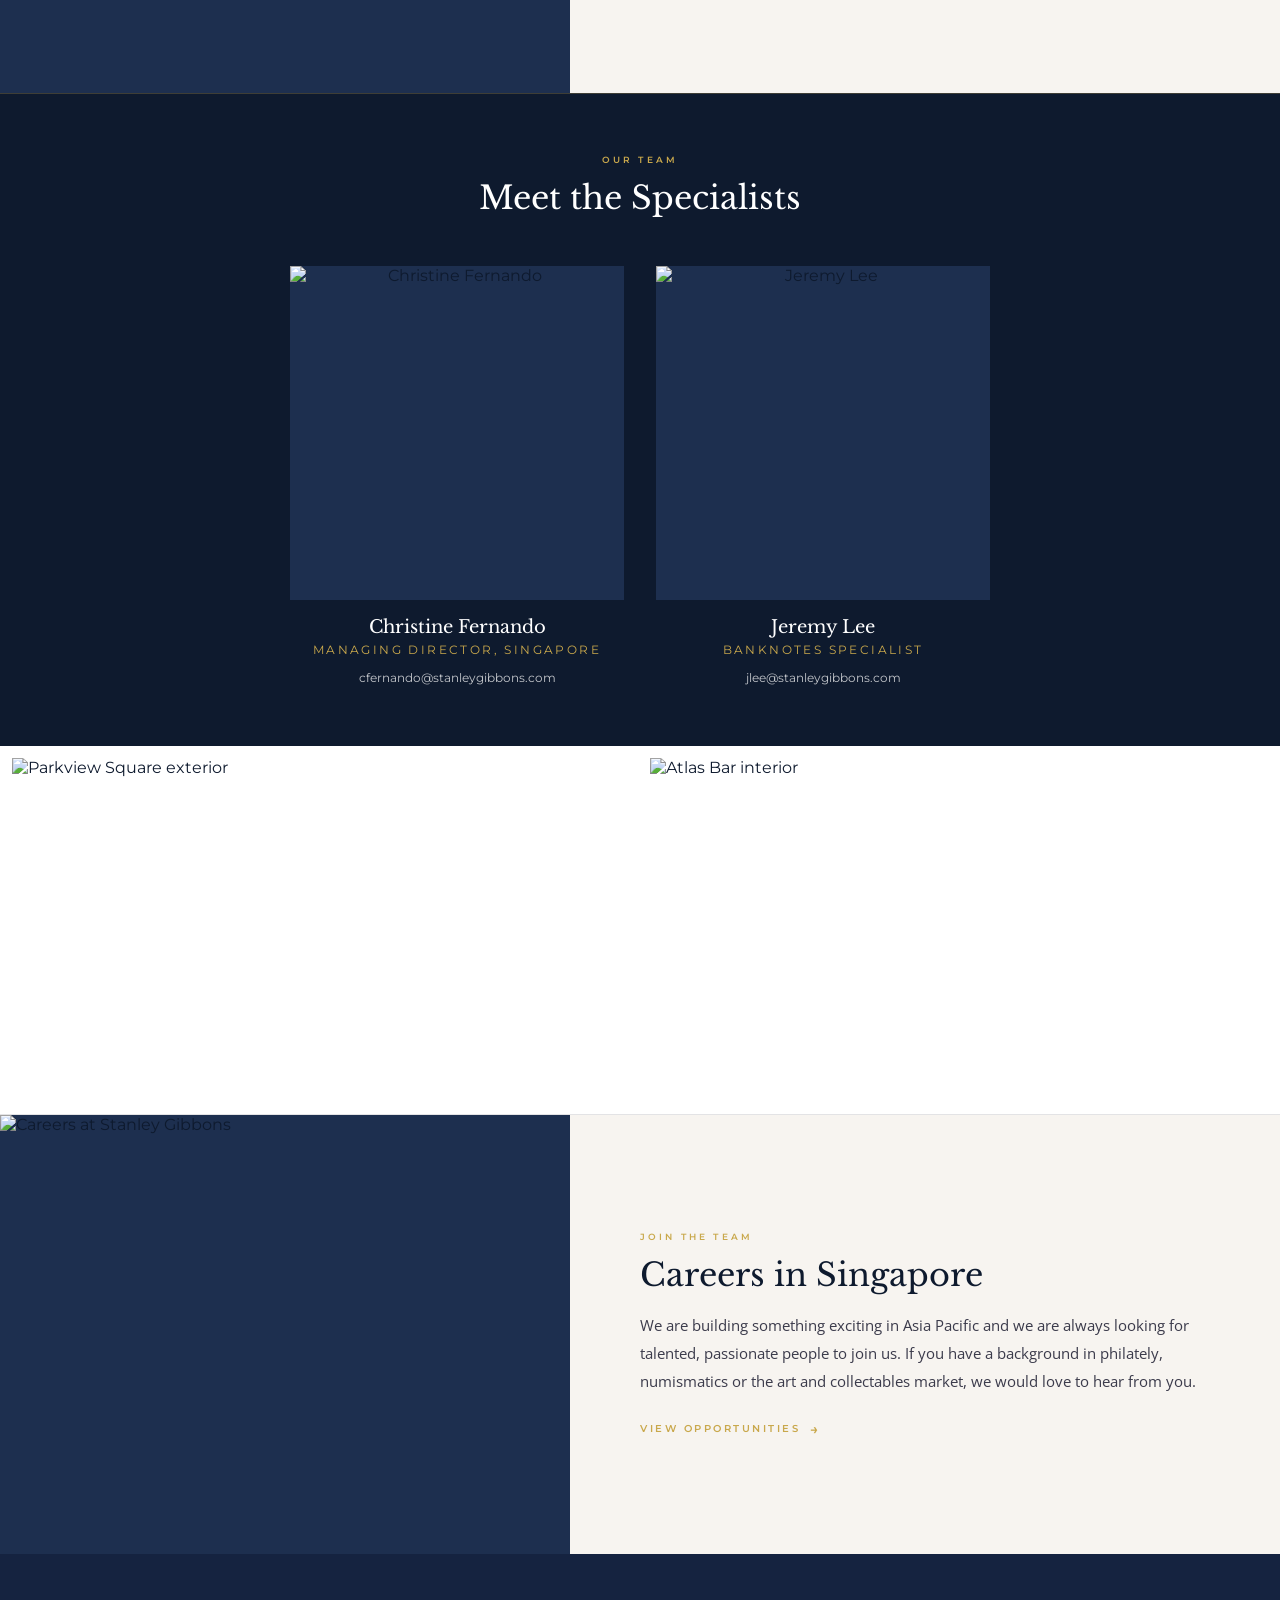
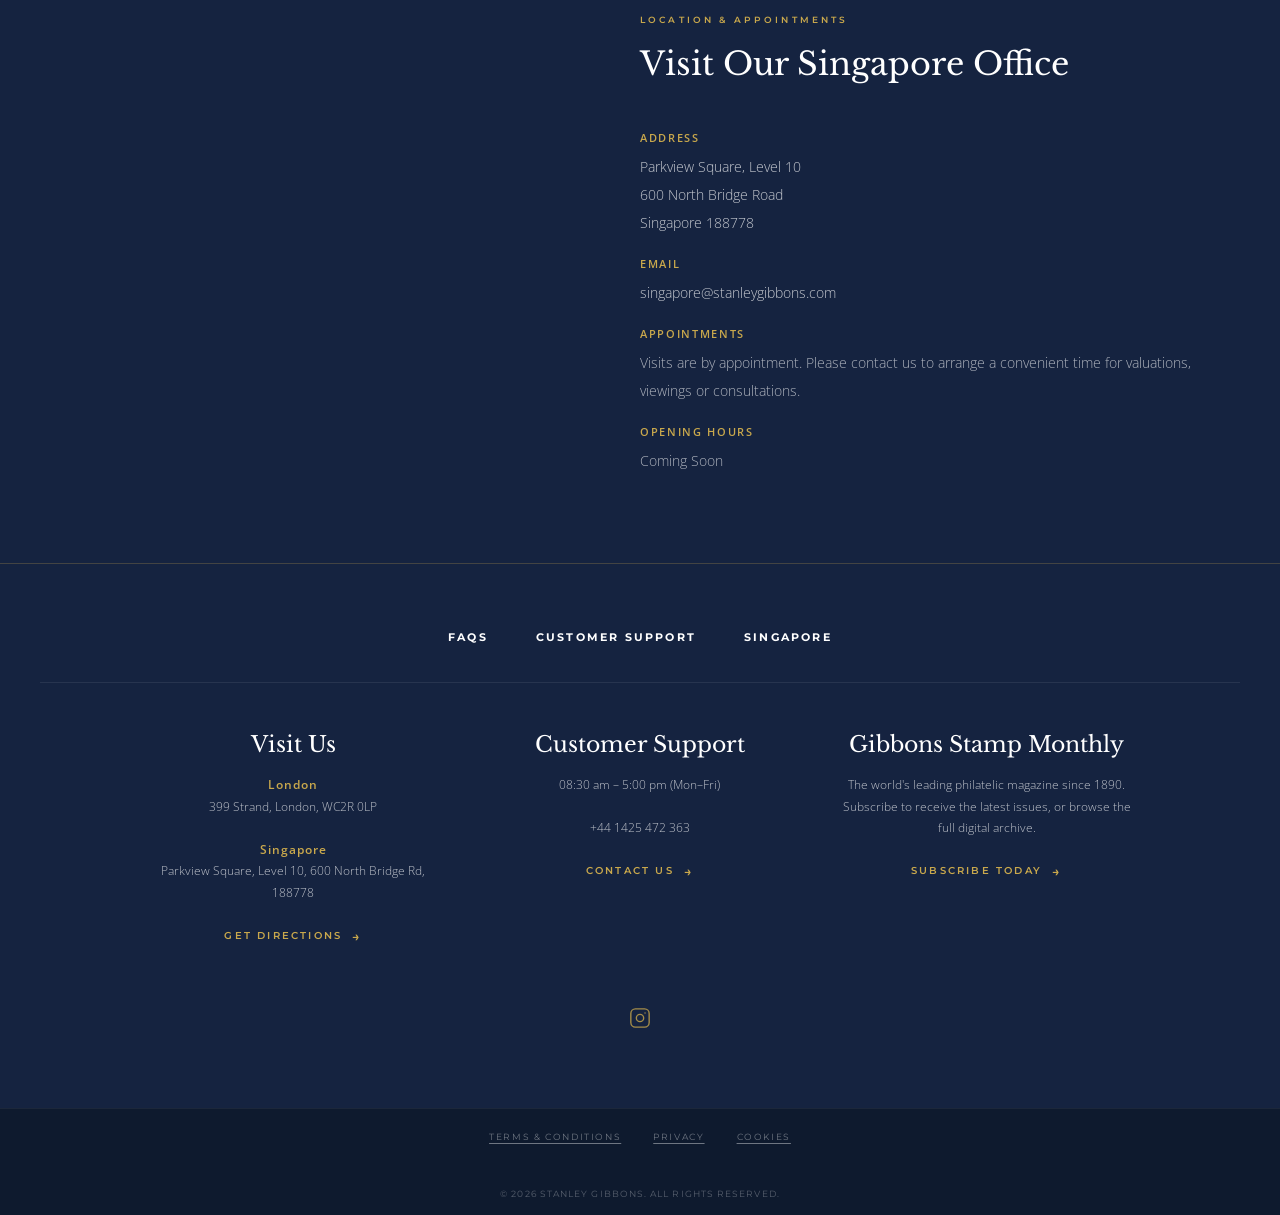
==== commit d1c02071: "Update singapore.html" ====
--- a/singapore.html
+++ b/singapore.html
@@ -5,7 +5,7 @@
 <meta name="viewport" content="width=device-width, initial-scale=1.0">
 <title>Singapore: Stanley Gibbons Asia Pacific</title>
 <meta name="description" content="Stanley Gibbons opens a new Asia Pacific office in Singapore at Parkview Square, offering stamps, coins and banknotes, backed by 170 years of philatelic expertise.">
-<link rel="canonical" href="https://www.stanleygibbons.com/singapore.html"><!-- TODO: update to the final production domain before launch -->
+<link rel="canonical" href="https://www.stanleygibbons.com/singapore"><!-- TODO: update to the final production domain before launch -->
 
 <!-- Open Graph / social sharing -->
 <meta property="og:title" content="Singapore: Stanley Gibbons Asia Pacific">
@@ -21,7 +21,7 @@
 <link rel="preconnect" href="https://nriwancqvsrufldjvbnw.supabase.co">
 
 <!-- LCP image (hero): hinted as high-priority and discoverable immediately -->
-<link rel="preload" as="image" fetchpriority="high" href="/_vercel/image?url=https%3A%2F%2Fnriwancqvsrufldjvbnw.supabase.co%2Fstorage%2Fv1%2Fobject%2Fpublic%2Fimages%2Fmulti_.png&w=1920&q=75">
+<link rel="preload" as="image" fetchpriority="high" href="https://nriwancqvsrufldjvbnw.supabase.co/storage/v1/object/public/images/multi_.png">
 
 <!-- Google Fonts loaded non-render-blocking: preload + swap-in, with a <noscript> fallback -->
 <link rel="preload" as="style" href="https://fonts.googleapis.com/css2?family=Montserrat:wght@400;600&family=Libre+Baskerville:ital,wght@0,400;0,700;1,400&family=Open+Sans:wght@300;400;600&display=swap">
@@ -476,7 +476,9 @@
 
   /* ── HERO ── */
   .hero { position: relative; display: flex; height: 580px; }
-  .hero-single .hero-img { flex: 1; }
+  @media (min-width: 641px) {
+    .hero-single .hero-img { flex: 1; }
+  }
   .hero-img { flex: 1; overflow: hidden; }
   .hero-img img { width: 100%; height: 100%; object-fit: cover; object-position: center; display: block; }
   .hero-frame-left  { border: 8px solid var(--white); border-right: 4px solid var(--white); }
@@ -592,13 +594,13 @@
     .header-top-center .wordmark { font-size: 18px; letter-spacing: 0.2em; }
 
     .hero { flex-direction: column; height: auto; }
-    .hero-img { height: 240px; flex: none; }
+    .hero-img { height: 440px; flex: none; }
     .hero-frame-left { border: 5px solid var(--white); border-bottom: 2px solid var(--white); }
     .hero-frame-right { border: 5px solid var(--white); border-top: 2px solid var(--white); }
     .hero-overlay { padding: 20px; }
-    .hero-label { font-size: 10px; margin-bottom: 10px; }
+    .hero-label { font-size: 10px; margin-bottom: 8px; }
     .hero-title { font-size: 32px; margin-bottom: 8px; }
-    .hero-sub { font-size: 14px; }
+    .hero-sub { font-size: 14px; margin-bottom: 18px; }
 
     .section-title { font-size: 22px; }
     .col-item { padding: 36px 24px; }
@@ -626,8 +628,8 @@
 <!-- HEADER -->
 <div class="header-top">
   <div class="header-top-left">
-    <a href="index.html">
-      <img class="warrant" src="/_vercel/image?url=https%3A%2F%2Fnriwancqvsrufldjvbnw.supabase.co%2Fstorage%2Fv1%2Fobject%2Fpublic%2Fimages%2FKCWarrant%20WHite.png&w=160&q=75" alt="Royal Warrant" width="57" height="80">
+    <a href="/">
+      <img class="warrant" src="https://nriwancqvsrufldjvbnw.supabase.co/storage/v1/object/public/images/KCWarrant%20WHite.png" alt="Royal Warrant" width="57" height="80">
       <img class="sg-logo" src="[data-uri]" alt="Stanley Gibbons: The Home of Stamp Collecting, Established 1856">
     </a>
   </div>
@@ -676,10 +678,10 @@
         </div>
       </li>
       <li class="nav-item">
-        <a href="singapore.html">Visit Us <span class="nav-arrow">▾</span></a>
+        <a href="/singapore">Visit Us <span class="nav-arrow">▾</span></a>
         <div class="nav-dropdown">
           <a href="https://sgbaldwins.com/about/locations/location-strand" target="_blank" rel="noopener">London, The Strand</a>
-          <a href="singapore.html">Singapore, Asia Pacific</a>
+          <a href="/singapore">Singapore, Asia Pacific</a>
         </div>
       </li>
     </ul>
@@ -692,7 +694,7 @@
 <!-- HERO: Valuations CTA -->
 <div class="hero hero-single">
   <div class="hero-img">
-    <img src="/_vercel/image?url=https%3A%2F%2Fnriwancqvsrufldjvbnw.supabase.co%2Fstorage%2Fv1%2Fobject%2Fpublic%2Fimages%2Fmulti_.png&w=1920&q=75" alt="Stanley Gibbons valuations" fetchpriority="high">
+    <img src="https://nriwancqvsrufldjvbnw.supabase.co/storage/v1/object/public/images/multi_.png" alt="Stanley Gibbons valuations" fetchpriority="high">
   </div>
   <div class="hero-overlay">
     <span class="hero-label">Expert Valuations</span>
@@ -736,10 +738,10 @@
       </svg>
     </span>
     <h3 class="col-title">Coins &amp; Banknotes</h3>
-    <p class="col-body">Led by Jeremy Lee, our coins and banknotes team covers ancient, world and Asian coinage alongside rare colonial and modern paper money. Whether buying, selling or seeking a valuation, our specialists are on hand to assist.</p>
+    <p class="col-body">Our coins and banknotes team covers ancient, world and Asian coinage alongside rare colonial and modern paper money. Whether buying, selling or seeking a valuation, our specialists are on hand to assist.</p>
   </div>
   <div class="col-item">
-    <!-- TCG (trading card) icon -->
+    <!-- Pop Culture icon -->
     <span class="col-icon">
       <svg xmlns="http://www.w3.org/2000/svg" width="40" height="40" viewBox="0 0 100 100" fill="none" stroke="var(--navy)" stroke-width="5" stroke-linecap="round" stroke-linejoin="round" aria-hidden="true">
         <rect x="22" y="10" width="46" height="64" rx="6" transform="rotate(-8 45 42)"/>
@@ -748,8 +750,8 @@
         <circle cx="54" cy="42" r="8"/>
       </svg>
     </span>
-    <h3 class="col-title">TCG</h3>
-    <p class="col-body">From Pokémon to Magic: The Gathering and beyond, our specialists buy, sell and grade trading card games, covering single cards, sealed product and full collections across the Asia Pacific market.</p>
+    <h3 class="col-title">Pop Culture</h3>
+    <p class="col-body">From Pokémon to Magic: The Gathering and beyond, our specialists buy, sell and grade trading card games, covering single cards, sealed products and full collections across the Asia Pacific market.</p>
   </div>
 </div>
 
@@ -758,7 +760,7 @@
 ════════════════════════════════════════════ -->
 <div class="split" id="valuations">
   <div class="split-img">
-    <img src="/_vercel/image?url=https%3A%2F%2Fnriwancqvsrufldjvbnw.supabase.co%2Fstorage%2Fv1%2Fobject%2Fpublic%2Fimages%2Fcollection_worth.png&w=1200&q=75" alt="What is your collection worth" loading="lazy" decoding="async">
+    <img src="https://nriwancqvsrufldjvbnw.supabase.co/storage/v1/object/public/images/collection_worth.png" alt="What is your collection worth" loading="lazy" decoding="async">
   </div>
   <div class="split-text">
     <span class="section-label">Expert Valuations</span>
@@ -778,13 +780,13 @@
   </div>
   <div class="team-grid-pair" style="display:grid; grid-template-columns:1fr 1fr; gap:32px; max-width:700px; margin:0 auto;">
     <div class="team-card">
-      <div class="team-photo" style="background:var(--navy-light);"><div class="team-photo-placeholder" style="color:rgba(255,255,255,0.3);">Coming Soon</div></div>
+      <div class="team-photo"><img src="https://nriwancqvsrufldjvbnw.supabase.co/storage/v1/object/public/images/Christina-Profile-SGP.png" alt="Christine Fernando" loading="lazy" decoding="async" style="width:100%;height:100%;object-fit:cover;"></div>
       <p class="team-name" style="color:var(--white);">Christine Fernando</p>
       <p class="team-role">Managing Director, Singapore</p>
       <a class="team-email" href="mailto:cfernando@stanleygibbons.com">cfernando@stanleygibbons.com</a>
     </div>
     <div class="team-card">
-      <div class="team-photo" style="background:var(--navy-light);"><div class="team-photo-placeholder" style="color:rgba(255,255,255,0.3);">Coming Soon</div></div>
+      <div class="team-photo"><img src="https://nriwancqvsrufldjvbnw.supabase.co/storage/v1/object/public/images/Jeremy-Profile-SGP.png" alt="Jeremy Lee" loading="lazy" decoding="async" style="width:100%;height:100%;object-fit:cover;"></div>
       <p class="team-name" style="color:var(--white);">Jeremy Lee</p>
       <p class="team-role">Banknotes Specialist</p>
       <a class="team-email" href="mailto:jlee@stanleygibbons.com">jlee@stanleygibbons.com</a>
@@ -797,10 +799,10 @@
 ════════════════════════════════════════════ -->
 <div class="office-gallery">
   <div class="office-gallery-img">
-    <img src="/_vercel/image?url=https%3A%2F%2Fnriwancqvsrufldjvbnw.supabase.co%2Fstorage%2Fv1%2Fobject%2Fpublic%2Fimages%2Fsingapore-hero.jfif&w=1200&q=75" alt="Parkview Square exterior" loading="lazy" decoding="async">
+    <img src="https://nriwancqvsrufldjvbnw.supabase.co/storage/v1/object/public/images/singapore-hero.jfif" alt="Parkview Square exterior" loading="lazy" decoding="async">
   </div>
   <div class="office-gallery-img">
-    <img src="/_vercel/image?url=https%3A%2F%2Fnriwancqvsrufldjvbnw.supabase.co%2Fstorage%2Fv1%2Fobject%2Fpublic%2Fimages%2Fimages__4_.jfif&w=1200&q=75" alt="Atlas Bar interior" loading="lazy" decoding="async">
+    <img src="https://nriwancqvsrufldjvbnw.supabase.co/storage/v1/object/public/images/images__4_.jfif" alt="Atlas Bar interior" loading="lazy" decoding="async">
   </div>
 </div>
 
@@ -809,7 +811,7 @@
 ════════════════════════════════════════════ -->
 <div class="split" style="border-top: 1px solid var(--border-dark);">
   <div class="split-img">
-    <img src="/_vercel/image?url=https%3A%2F%2Fnriwancqvsrufldjvbnw.supabase.co%2Fstorage%2Fv1%2Fobject%2Fpublic%2Fimages%2Fcareers.png&w=1200&q=75" alt="Careers at Stanley Gibbons" loading="lazy" decoding="async">
+    <img src="https://nriwancqvsrufldjvbnw.supabase.co/storage/v1/object/public/images/careers.png" alt="Careers at Stanley Gibbons" loading="lazy" decoding="async">
   </div>
   <div class="split-text">
     <span class="section-label">Join the Team</span>
@@ -854,7 +856,7 @@
     <div class="footer-nav">
       <a href="https://shop.stanleygibbons.com/pages/faq" target="_blank" rel="noopener">FAQs</a>
       <a href="https://shop.stanleygibbons.com/pages/faq" target="_blank" rel="noopener">Customer Support</a>
-      <a href="singapore.html">Singapore</a>
+      <a href="/singapore">Singapore</a>
     </div>
     <div class="footer-cols">
       <div>
